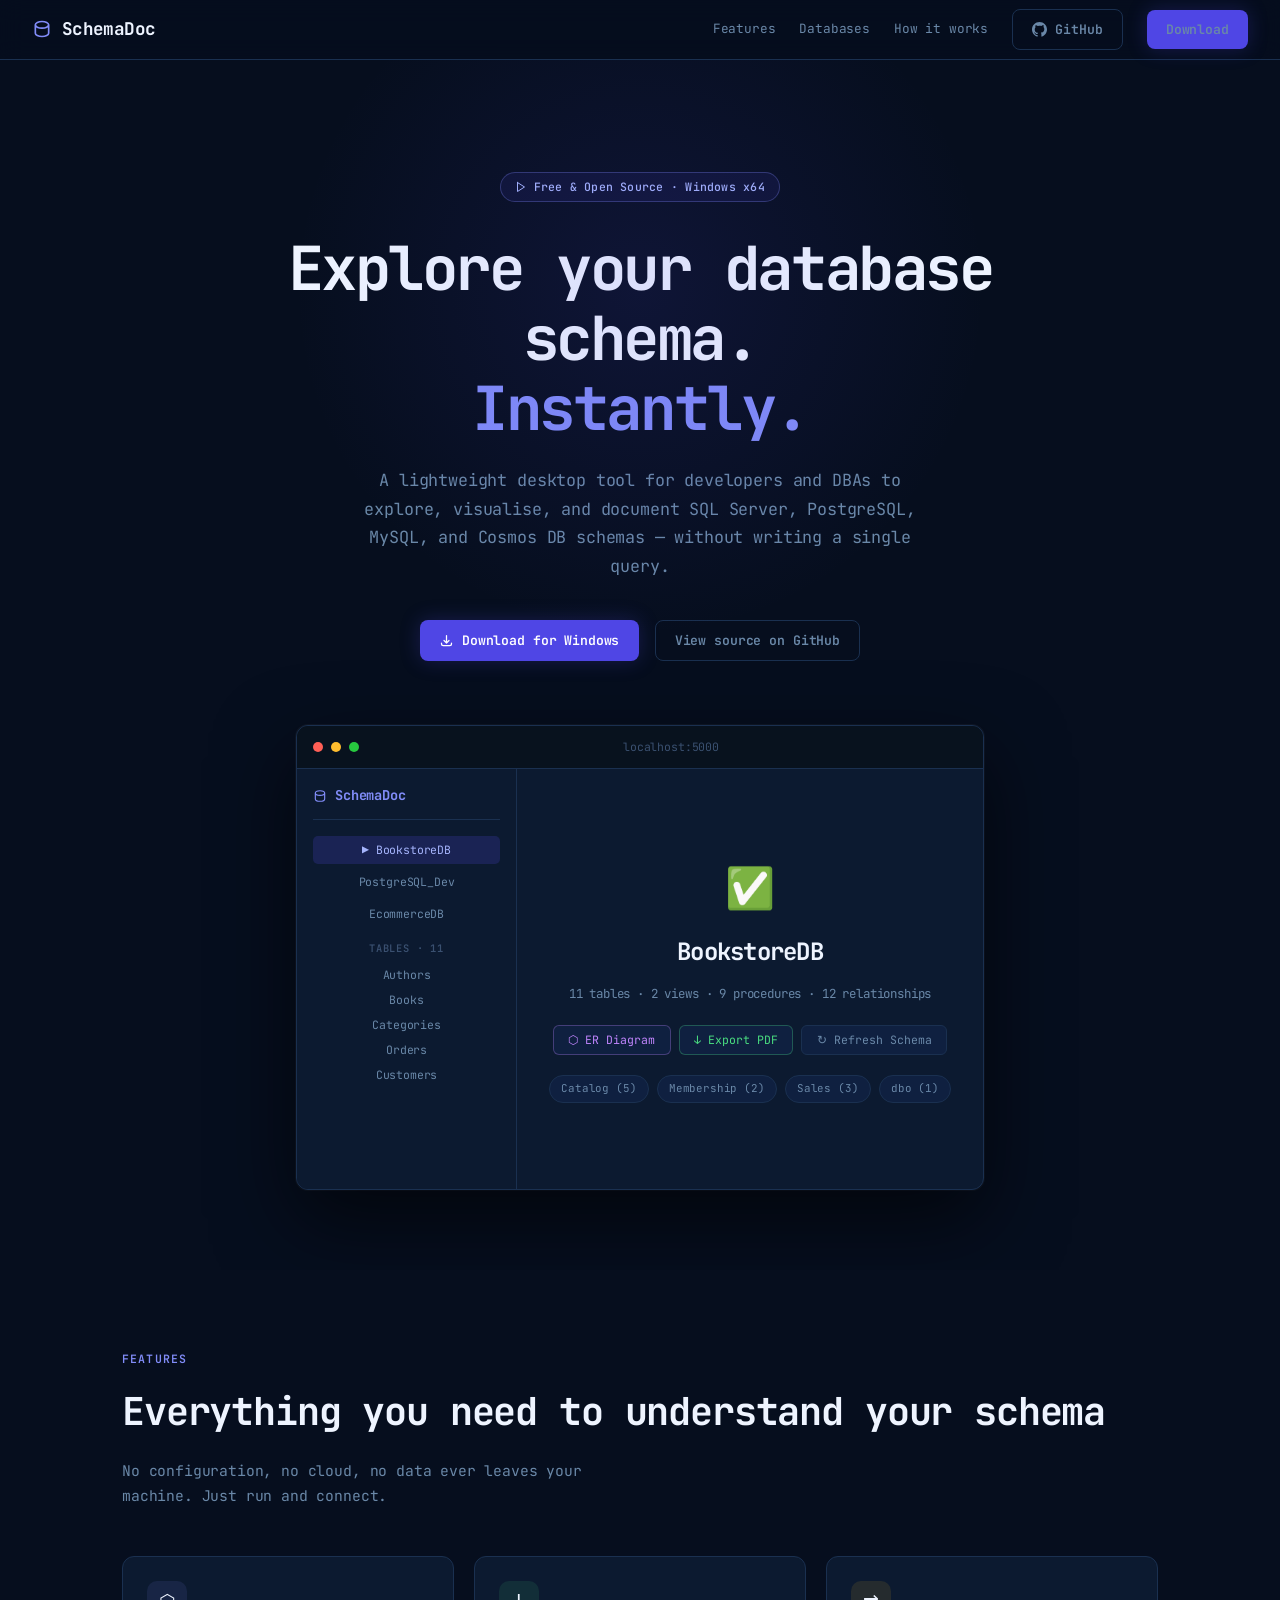
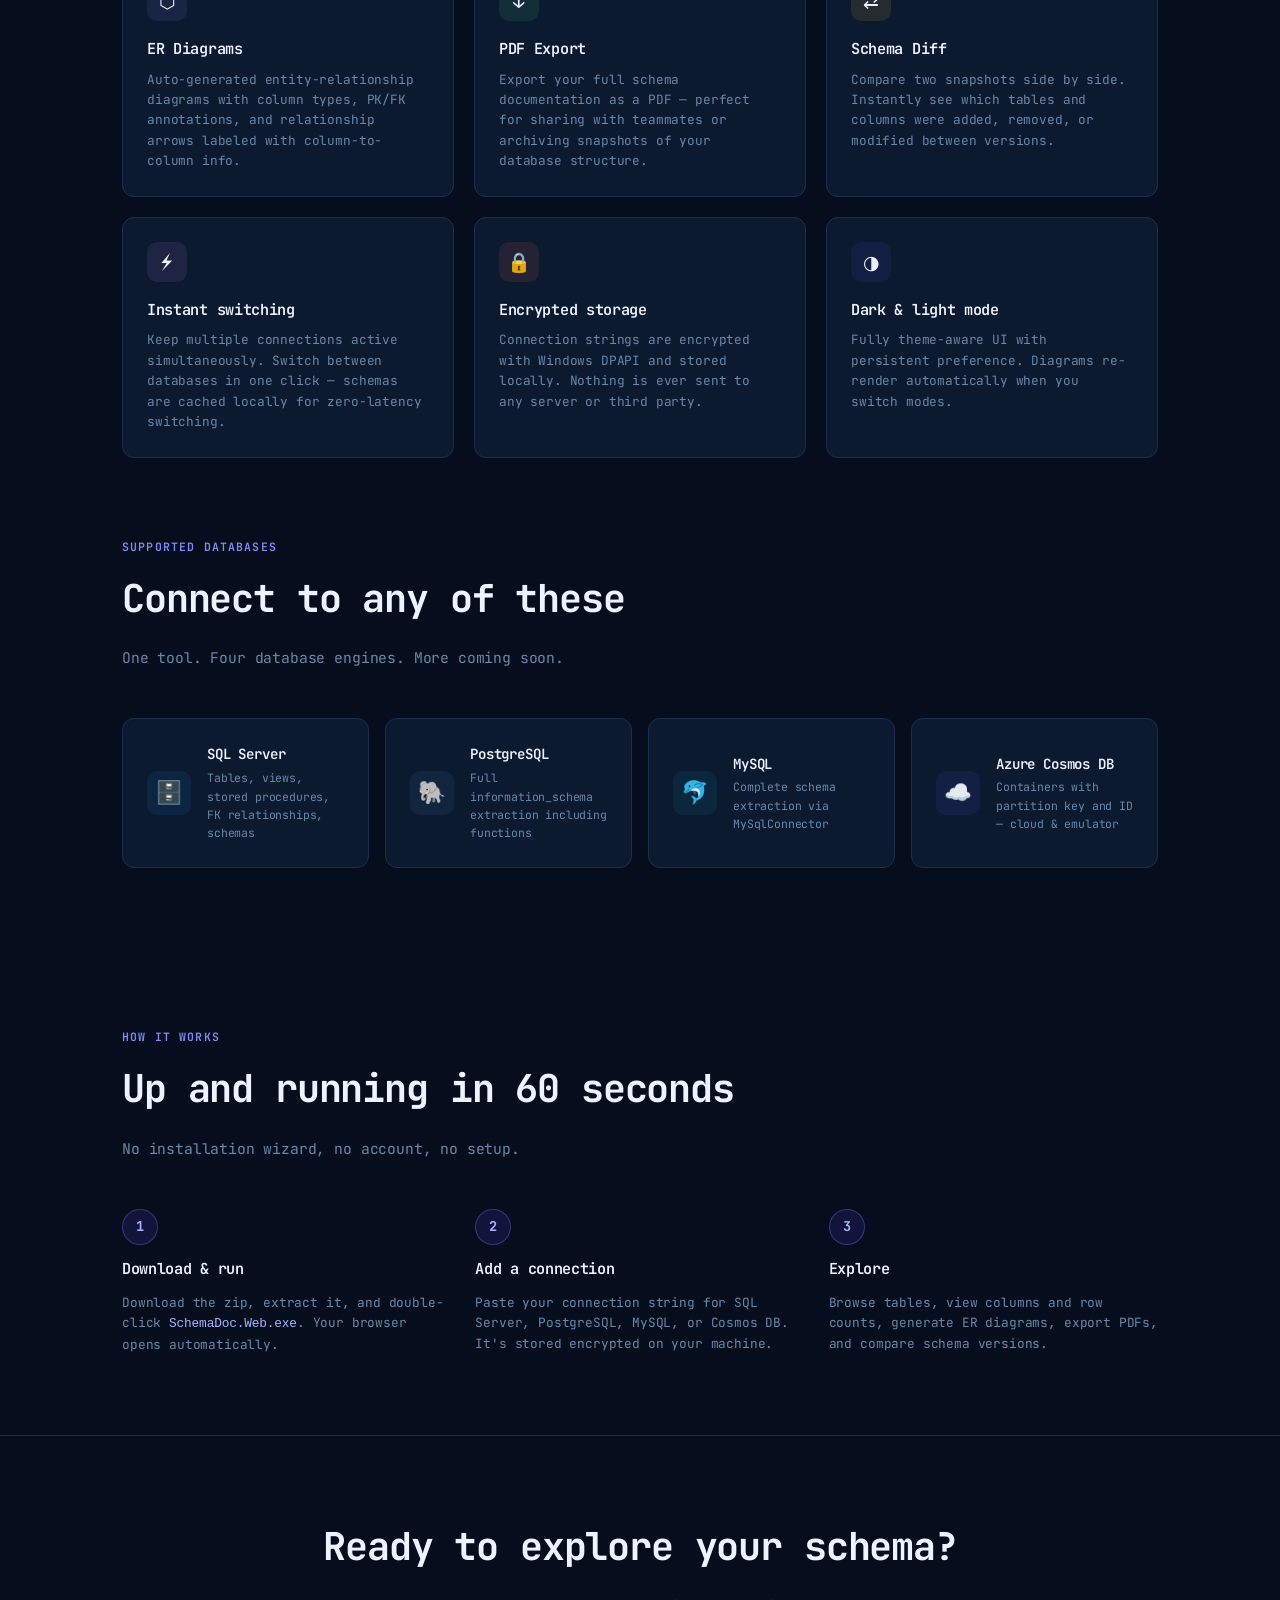
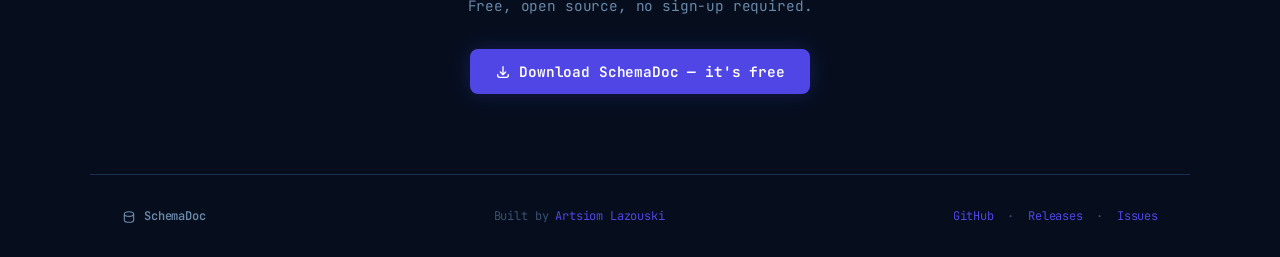
==== docs/index.html @ 1eca746c "Initial commit: SchemaDoc v1.0 Full-featured database schema documentation tool built with Blazor Se" ====
<!DOCTYPE html>
<html lang="en">
<head>
  <meta charset="UTF-8" />
  <meta name="viewport" content="width=device-width, initial-scale=1.0" />
  <title>SchemaDoc — Explore your database schema</title>
  <meta name="description" content="A lightweight desktop tool to explore, visualise, and document SQL Server, PostgreSQL, MySQL, and Azure Cosmos DB schemas." />

  <link rel="preconnect" href="https://fonts.googleapis.com" />
  <link rel="preconnect" href="https://fonts.gstatic.com" crossorigin />
  <link href="https://fonts.googleapis.com/css2?family=JetBrains+Mono:wght@300;400;500;600;700&display=swap" rel="stylesheet" />

  <style>
    *, *::before, *::after { box-sizing: border-box; margin: 0; padding: 0; }

    :root {
      --bg:          #060e1e;
      --bg-card:     #0c1a30;
      --bg-card-2:   #0f2040;
      --border:      #1a3050;
      --accent:      #4f46e5;
      --accent-hover:#4338ca;
      --accent-glow: rgba(79,70,229,0.25);
      --text:        #eef4ff;
      --text-sub:    #6a88a8;
      --text-muted:  #3a5070;
      --green:       #4ade80;
      --purple:      #c084fc;
      --amber:       #fbbf24;
      --red:         #f87171;
    }

    html { scroll-behavior: smooth; }

    body {
      font-family: 'JetBrains Mono', ui-monospace, monospace;
      background: var(--bg);
      color: var(--text);
      -webkit-font-smoothing: antialiased;
      -moz-osx-font-smoothing: grayscale;
      letter-spacing: -0.01em;
      line-height: 1.6;
    }

    a { color: var(--accent); text-decoration: none; }
    a:hover { color: #818cf8; }

    /* ── Nav ─────────────────────────────────────────────── */
    nav {
      position: sticky;
      top: 0;
      z-index: 50;
      display: flex;
      align-items: center;
      justify-content: space-between;
      padding: 0 2rem;
      height: 60px;
      background: rgba(6,14,30,0.85);
      backdrop-filter: blur(12px);
      border-bottom: 1px solid var(--border);
    }

    .nav-logo {
      display: flex;
      align-items: center;
      gap: 0.6rem;
      font-size: 1.1rem;
      font-weight: 700;
      color: var(--text);
      letter-spacing: -0.03em;
    }

    .nav-logo svg { color: #818cf8; }

    .nav-links {
      display: flex;
      align-items: center;
      gap: 1.5rem;
      font-size: 0.8rem;
      color: var(--text-sub);
    }

    .nav-links a { color: var(--text-sub); transition: color 0.2s; }
    .nav-links a:hover { color: var(--text); }

    .btn {
      display: inline-flex;
      align-items: center;
      gap: 0.5rem;
      padding: 0.55rem 1.2rem;
      border-radius: 8px;
      font-family: inherit;
      font-size: 0.82rem;
      font-weight: 600;
      cursor: pointer;
      transition: all 0.2s;
      border: none;
      letter-spacing: -0.01em;
    }

    .btn-primary {
      background: var(--accent);
      color: #fff;
      box-shadow: 0 0 20px var(--accent-glow);
    }
    .btn-primary:hover {
      background: var(--accent-hover);
      color: #fff;
      box-shadow: 0 0 32px var(--accent-glow);
      transform: translateY(-1px);
    }

    .btn-ghost {
      background: transparent;
      color: var(--text-sub);
      border: 1px solid var(--border);
    }
    .btn-ghost:hover {
      background: var(--bg-card);
      color: var(--text);
      border-color: #2a4060;
    }

    /* ── Hero ────────────────────────────────────────────── */
    .hero {
      display: flex;
      flex-direction: column;
      align-items: center;
      text-align: center;
      padding: 7rem 2rem 5rem;
      position: relative;
      overflow: hidden;
    }

    .hero::before {
      content: '';
      position: absolute;
      top: -120px;
      left: 50%;
      transform: translateX(-50%);
      width: 700px;
      height: 700px;
      background: radial-gradient(circle, rgba(79,70,229,0.12) 0%, transparent 70%);
      pointer-events: none;
    }

    .badge {
      display: inline-flex;
      align-items: center;
      gap: 0.4rem;
      padding: 0.3rem 0.9rem;
      border-radius: 999px;
      border: 1px solid rgba(129,140,248,0.3);
      background: rgba(79,70,229,0.1);
      color: #a5b4fc;
      font-size: 0.72rem;
      font-weight: 500;
      margin-bottom: 2rem;
      letter-spacing: 0.02em;
    }

    .hero h1 {
      font-size: clamp(2.2rem, 5vw, 3.8rem);
      font-weight: 700;
      line-height: 1.15;
      letter-spacing: -0.04em;
      max-width: 780px;
      margin-bottom: 1.4rem;
    }

    .hero h1 .accent { color: #818cf8; }

    .hero p {
      font-size: 1.05rem;
      color: var(--text-sub);
      max-width: 560px;
      margin-bottom: 2.5rem;
      font-weight: 400;
      line-height: 1.7;
    }

    .hero-actions {
      display: flex;
      gap: 1rem;
      flex-wrap: wrap;
      justify-content: center;
    }

    /* ── App preview ─────────────────────────────────────── */
    .preview-wrap {
      max-width: 1000px;
      margin: 4rem auto 0;
      padding: 0 2rem;
    }

    .preview-window {
      border-radius: 12px;
      border: 1px solid var(--border);
      background: var(--bg-card);
      overflow: hidden;
      box-shadow: 0 30px 80px rgba(0,0,0,0.6), 0 0 0 1px rgba(255,255,255,0.04);
    }

    .preview-titlebar {
      display: flex;
      align-items: center;
      gap: 0.5rem;
      padding: 0.75rem 1rem;
      background: #08121e;
      border-bottom: 1px solid var(--border);
    }

    .preview-dot {
      width: 10px; height: 10px;
      border-radius: 50%;
    }
    .dot-red    { background: #ff5f56; }
    .dot-yellow { background: #ffbd2e; }
    .dot-green  { background: #27c93f; }

    .preview-url {
      flex: 1;
      text-align: center;
      font-size: 0.72rem;
      color: var(--text-muted);
      margin-left: 0.5rem;
    }

    .preview-body {
      display: flex;
      height: 420px;
    }

    .preview-sidebar {
      width: 220px;
      flex-shrink: 0;
      background: #0c1a30;
      border-right: 1px solid var(--border);
      padding: 1rem;
    }

    .preview-sidebar-logo {
      display: flex;
      align-items: center;
      gap: 0.5rem;
      font-size: 0.85rem;
      font-weight: 700;
      color: #818cf8;
      margin-bottom: 1rem;
      padding-bottom: 0.75rem;
      border-bottom: 1px solid var(--border);
    }

    .ps-conn {
      font-size: 0.72rem;
      padding: 0.3rem 0.5rem;
      border-radius: 5px;
      margin-bottom: 0.25rem;
      cursor: pointer;
    }

    .ps-conn.active {
      background: rgba(79,70,229,0.2);
      color: #a5b4fc;
    }

    .ps-conn.inactive { color: var(--text-sub); }

    .ps-section {
      font-size: 0.65rem;
      color: var(--text-muted);
      font-weight: 600;
      letter-spacing: 0.08em;
      margin: 0.75rem 0 0.4rem;
    }

    .ps-table {
      font-size: 0.72rem;
      color: var(--text-sub);
      padding: 0.2rem 0.5rem;
      border-radius: 4px;
    }
    .ps-table:hover { background: var(--bg-card-2); color: var(--text); }

    .preview-main {
      flex: 1;
      padding: 2rem;
      display: flex;
      flex-direction: column;
      align-items: center;
      justify-content: center;
      gap: 0.8rem;
    }

    .preview-db-name {
      font-size: 1.5rem;
      font-weight: 700;
      letter-spacing: -0.03em;
    }

    .preview-stats {
      font-size: 0.78rem;
      color: var(--text-sub);
    }

    .preview-btns {
      display: flex;
      gap: 0.5rem;
      flex-wrap: wrap;
      justify-content: center;
      margin-top: 0.5rem;
    }

    .preview-btn {
      padding: 0.4rem 0.9rem;
      border-radius: 6px;
      font-size: 0.72rem;
      font-family: inherit;
      border: 1px solid var(--border);
      background: var(--bg-card-2);
      color: var(--text-sub);
      cursor: pointer;
    }

    .preview-btn.purple { color: var(--purple); border-color: rgba(192,132,252,0.3); }
    .preview-btn.green  { color: var(--green);  border-color: rgba(74,222,128,0.3);  }

    .preview-schemas {
      display: flex;
      gap: 0.5rem;
      flex-wrap: wrap;
      justify-content: center;
      margin-top: 0.5rem;
    }

    .schema-badge {
      padding: 0.25rem 0.7rem;
      border-radius: 999px;
      background: var(--bg-card-2);
      border: 1px solid var(--border);
      font-size: 0.68rem;
      color: var(--text-sub);
    }

    /* ── Section layout ──────────────────────────────────── */
    section {
      padding: 5rem 2rem;
      max-width: 1100px;
      margin: 0 auto;
    }

    .section-label {
      font-size: 0.72rem;
      font-weight: 600;
      letter-spacing: 0.1em;
      color: #818cf8;
      text-transform: uppercase;
      margin-bottom: 0.75rem;
    }

    .section-title {
      font-size: clamp(1.6rem, 3vw, 2.4rem);
      font-weight: 700;
      letter-spacing: -0.03em;
      margin-bottom: 1rem;
    }

    .section-sub {
      font-size: 0.92rem;
      color: var(--text-sub);
      max-width: 520px;
      line-height: 1.7;
      margin-bottom: 3rem;
    }

    /* ── Features grid ───────────────────────────────────── */
    .features-grid {
      display: grid;
      grid-template-columns: repeat(auto-fit, minmax(280px, 1fr));
      gap: 1.25rem;
    }

    .feature-card {
      background: var(--bg-card);
      border: 1px solid var(--border);
      border-radius: 12px;
      padding: 1.5rem;
      transition: border-color 0.2s, transform 0.2s;
    }

    .feature-card:hover {
      border-color: #2a4060;
      transform: translateY(-2px);
    }

    .feature-icon {
      width: 40px;
      height: 40px;
      border-radius: 10px;
      display: flex;
      align-items: center;
      justify-content: center;
      margin-bottom: 1rem;
      font-size: 1.2rem;
    }

    .feature-card h3 {
      font-size: 0.95rem;
      font-weight: 600;
      margin-bottom: 0.5rem;
      letter-spacing: -0.02em;
    }

    .feature-card p {
      font-size: 0.8rem;
      color: var(--text-sub);
      line-height: 1.6;
    }

    /* ── Databases ───────────────────────────────────────── */
    .db-grid {
      display: grid;
      grid-template-columns: repeat(auto-fit, minmax(220px, 1fr));
      gap: 1rem;
    }

    .db-card {
      background: var(--bg-card);
      border: 1px solid var(--border);
      border-radius: 12px;
      padding: 1.5rem;
      display: flex;
      align-items: center;
      gap: 1rem;
      transition: border-color 0.2s;
    }

    .db-card:hover { border-color: #2a4060; }

    .db-icon {
      width: 44px;
      height: 44px;
      border-radius: 10px;
      display: flex;
      align-items: center;
      justify-content: center;
      font-size: 1.4rem;
      flex-shrink: 0;
    }

    .db-info h4 {
      font-size: 0.88rem;
      font-weight: 600;
      margin-bottom: 0.2rem;
    }

    .db-info p {
      font-size: 0.72rem;
      color: var(--text-sub);
    }

    /* ── How it works ────────────────────────────────────── */
    .steps {
      display: grid;
      grid-template-columns: repeat(auto-fit, minmax(240px, 1fr));
      gap: 1.5rem;
      position: relative;
    }

    .step {
      position: relative;
      display: flex;
      flex-direction: column;
      gap: 0.75rem;
    }

    .step-num {
      width: 36px;
      height: 36px;
      border-radius: 50%;
      background: rgba(79,70,229,0.15);
      border: 1px solid rgba(129,140,248,0.3);
      color: #a5b4fc;
      font-size: 0.85rem;
      font-weight: 700;
      display: flex;
      align-items: center;
      justify-content: center;
    }

    .step h4 {
      font-size: 0.95rem;
      font-weight: 600;
      letter-spacing: -0.02em;
    }

    .step p {
      font-size: 0.8rem;
      color: var(--text-sub);
      line-height: 1.6;
    }

    /* ── CTA ─────────────────────────────────────────────── */
    .cta-section {
      text-align: center;
      padding: 5rem 2rem;
      border-top: 1px solid var(--border);
    }

    .cta-section h2 {
      font-size: clamp(1.6rem, 3vw, 2.4rem);
      font-weight: 700;
      letter-spacing: -0.03em;
      margin-bottom: 1rem;
    }

    .cta-section p {
      color: var(--text-sub);
      font-size: 0.9rem;
      margin-bottom: 2rem;
    }

    /* ── Footer ──────────────────────────────────────────── */
    footer {
      border-top: 1px solid var(--border);
      padding: 2rem;
      display: flex;
      align-items: center;
      justify-content: space-between;
      flex-wrap: wrap;
      gap: 1rem;
      font-size: 0.75rem;
      color: var(--text-muted);
      max-width: 1100px;
      margin: 0 auto;
    }

    .footer-logo {
      display: flex;
      align-items: center;
      gap: 0.5rem;
      font-weight: 600;
      color: var(--text-sub);
    }

    /* ── Responsive ──────────────────────────────────────── */
    @media (max-width: 640px) {
      .preview-body { flex-direction: column; height: auto; }
      .preview-sidebar { width: 100%; border-right: none; border-bottom: 1px solid var(--border); height: 160px; overflow: hidden; }
      .nav-links .hide-mobile { display: none; }
      footer { flex-direction: column; text-align: center; }
    }
  </style>
</head>
<body>

<!-- ── Navigation ──────────────────────────────────────────── -->
<nav>
  <div class="nav-logo">
    <svg width="20" height="20" fill="none" stroke="currentColor" viewBox="0 0 24 24">
      <path stroke-linecap="round" stroke-linejoin="round" stroke-width="2"
        d="M4 7v10c0 2.21 3.582 4 8 4s8-1.79 8-4V7M4 7c0 2.21 3.582 4 8 4s8-1.79 8-4M4 7c0-2.21 3.582-4 8-4s8 1.79 8 4"/>
    </svg>
    SchemaDoc
  </div>
  <div class="nav-links">
    <a href="#features" class="hide-mobile">Features</a>
    <a href="#databases" class="hide-mobile">Databases</a>
    <a href="#how-it-works" class="hide-mobile">How it works</a>
    <a href="https://github.com/LazouskiArtsiom/SchemaDoc" target="_blank" class="btn btn-ghost">
      <svg width="15" height="15" fill="currentColor" viewBox="0 0 24 24">
        <path d="M12 0C5.37 0 0 5.37 0 12c0 5.3 3.438 9.8 8.205 11.385.6.113.82-.258.82-.577v-2.165c-3.338.726-4.033-1.416-4.033-1.416-.546-1.387-1.333-1.756-1.333-1.756-1.089-.745.083-.729.083-.729 1.205.084 1.839 1.237 1.839 1.237 1.07 1.834 2.807 1.304 3.492.997.107-.775.418-1.305.762-1.604-2.665-.305-5.467-1.334-5.467-5.931 0-1.311.469-2.381 1.236-3.221-.124-.303-.535-1.524.117-3.176 0 0 1.008-.322 3.301 1.23A11.509 11.509 0 0112 5.803c1.02.005 2.047.138 3.006.404 2.291-1.552 3.297-1.23 3.297-1.23.653 1.653.242 2.874.118 3.176.77.84 1.235 1.911 1.235 3.221 0 4.609-2.807 5.624-5.479 5.929.43.372.823 1.102.823 2.222v3.293c0 .319.192.694.801.576C20.566 21.797 24 17.3 24 12c0-6.63-5.37-12-12-12z"/>
      </svg>
      GitHub
    </a>
    <a href="https://github.com/LazouskiArtsiom/SchemaDoc/releases/latest" class="btn btn-primary">
      Download
    </a>
  </div>
</nav>

<!-- ── Hero ────────────────────────────────────────────────── -->
<div class="hero">
  <div class="badge">
    <svg width="12" height="12" fill="none" stroke="currentColor" viewBox="0 0 24 24">
      <path stroke-linecap="round" stroke-linejoin="round" stroke-width="2" d="M5 3l14 9-14 9V3z"/>
    </svg>
    Free & Open Source · Windows x64
  </div>

  <h1>Explore your database schema.<br/><span class="accent">Instantly.</span></h1>

  <p>
    A lightweight desktop tool for developers and DBAs to explore, visualise,
    and document SQL Server, PostgreSQL, MySQL, and Cosmos DB schemas —
    without writing a single query.
  </p>

  <div class="hero-actions">
    <a href="https://github.com/LazouskiArtsiom/SchemaDoc/releases/latest" class="btn btn-primary">
      <svg width="15" height="15" fill="none" stroke="currentColor" viewBox="0 0 24 24">
        <path stroke-linecap="round" stroke-linejoin="round" stroke-width="2"
          d="M4 16v1a3 3 0 003 3h10a3 3 0 003-3v-1m-4-4l-4 4m0 0l-4-4m4 4V4"/>
      </svg>
      Download for Windows
    </a>
    <a href="https://github.com/LazouskiArtsiom/SchemaDoc" target="_blank" class="btn btn-ghost">
      View source on GitHub
    </a>
  </div>

  <!-- App mockup -->
  <div class="preview-wrap">
    <div class="preview-window">
      <div class="preview-titlebar">
        <div class="preview-dot dot-red"></div>
        <div class="preview-dot dot-yellow"></div>
        <div class="preview-dot dot-green"></div>
        <div class="preview-url">localhost:5000</div>
      </div>
      <div class="preview-body">
        <div class="preview-sidebar">
          <div class="preview-sidebar-logo">
            <svg width="14" height="14" fill="none" stroke="currentColor" viewBox="0 0 24 24">
              <path stroke-linecap="round" stroke-linejoin="round" stroke-width="2"
                d="M4 7v10c0 2.21 3.582 4 8 4s8-1.79 8-4V7M4 7c0 2.21 3.582 4 8 4s8-1.79 8-4M4 7c0-2.21 3.582-4 8-4s8 1.79 8 4"/>
            </svg>
            SchemaDoc
          </div>
          <div class="ps-conn active">▶ BookstoreDB</div>
          <div class="ps-conn inactive">PostgreSQL_Dev</div>
          <div class="ps-conn inactive">EcommerceDB</div>
          <div class="ps-section">TABLES · 11</div>
          <div class="ps-table">Authors</div>
          <div class="ps-table">Books</div>
          <div class="ps-table">Categories</div>
          <div class="ps-table">Orders</div>
          <div class="ps-table">Customers</div>
        </div>
        <div class="preview-main">
          <div style="font-size:2.5rem">✅</div>
          <div class="preview-db-name">BookstoreDB</div>
          <div class="preview-stats">11 tables · 2 views · 9 procedures · 12 relationships</div>
          <div class="preview-btns">
            <button class="preview-btn purple">⬡ ER Diagram</button>
            <button class="preview-btn green">↓ Export PDF</button>
            <button class="preview-btn">↻ Refresh Schema</button>
          </div>
          <div class="preview-schemas">
            <span class="schema-badge">Catalog (5)</span>
            <span class="schema-badge">Membership (2)</span>
            <span class="schema-badge">Sales (3)</span>
            <span class="schema-badge">dbo (1)</span>
          </div>
        </div>
      </div>
    </div>
  </div>
</div>

<!-- ── Features ─────────────────────────────────────────────── -->
<section id="features">
  <div class="section-label">Features</div>
  <h2 class="section-title">Everything you need to understand your schema</h2>
  <p class="section-sub">
    No configuration, no cloud, no data ever leaves your machine.
    Just run and connect.
  </p>

  <div class="features-grid">
    <div class="feature-card">
      <div class="feature-icon" style="background:rgba(129,140,248,0.1)">⬡</div>
      <h3>ER Diagrams</h3>
      <p>Auto-generated entity-relationship diagrams with column types, PK/FK annotations, and relationship arrows labeled with column-to-column info.</p>
    </div>
    <div class="feature-card">
      <div class="feature-icon" style="background:rgba(74,222,128,0.1)">↓</div>
      <h3>PDF Export</h3>
      <p>Export your full schema documentation as a PDF — perfect for sharing with teammates or archiving snapshots of your database structure.</p>
    </div>
    <div class="feature-card">
      <div class="feature-icon" style="background:rgba(251,191,36,0.1)">⇄</div>
      <h3>Schema Diff</h3>
      <p>Compare two snapshots side by side. Instantly see which tables and columns were added, removed, or modified between versions.</p>
    </div>
    <div class="feature-card">
      <div class="feature-icon" style="background:rgba(192,132,252,0.1)">⚡</div>
      <h3>Instant switching</h3>
      <p>Keep multiple connections active simultaneously. Switch between databases in one click — schemas are cached locally for zero-latency switching.</p>
    </div>
    <div class="feature-card">
      <div class="feature-icon" style="background:rgba(248,113,113,0.1)">🔒</div>
      <h3>Encrypted storage</h3>
      <p>Connection strings are encrypted with Windows DPAPI and stored locally. Nothing is ever sent to any server or third party.</p>
    </div>
    <div class="feature-card">
      <div class="feature-icon" style="background:rgba(79,70,229,0.1)">◑</div>
      <h3>Dark &amp; light mode</h3>
      <p>Fully theme-aware UI with persistent preference. Diagrams re-render automatically when you switch modes.</p>
    </div>
  </div>
</section>

<!-- ── Databases ─────────────────────────────────────────────── -->
<section id="databases" style="padding-top:0">
  <div class="section-label">Supported databases</div>
  <h2 class="section-title">Connect to any of these</h2>
  <p class="section-sub">
    One tool. Four database engines. More coming soon.
  </p>

  <div class="db-grid">
    <div class="db-card">
      <div class="db-icon" style="background:rgba(0,114,198,0.12)">🗄️</div>
      <div class="db-info">
        <h4>SQL Server</h4>
        <p>Tables, views, stored procedures, FK relationships, schemas</p>
      </div>
    </div>
    <div class="db-card">
      <div class="db-icon" style="background:rgba(51,103,145,0.15)">🐘</div>
      <div class="db-info">
        <h4>PostgreSQL</h4>
        <p>Full information_schema extraction including functions</p>
      </div>
    </div>
    <div class="db-card">
      <div class="db-icon" style="background:rgba(0,117,143,0.15)">🐬</div>
      <div class="db-info">
        <h4>MySQL</h4>
        <p>Complete schema extraction via MySqlConnector</p>
      </div>
    </div>
    <div class="db-card">
      <div class="db-icon" style="background:rgba(79,70,229,0.12)">☁️</div>
      <div class="db-info">
        <h4>Azure Cosmos DB</h4>
        <p>Containers with partition key and ID — cloud &amp; emulator</p>
      </div>
    </div>
  </div>
</section>

<!-- ── How it works ──────────────────────────────────────────── -->
<section id="how-it-works">
  <div class="section-label">How it works</div>
  <h2 class="section-title">Up and running in 60 seconds</h2>
  <p class="section-sub">No installation wizard, no account, no setup.</p>

  <div class="steps">
    <div class="step">
      <div class="step-num">1</div>
      <h4>Download &amp; run</h4>
      <p>Download the zip, extract it, and double-click <code style="color:#a5b4fc">SchemaDoc.Web.exe</code>. Your browser opens automatically.</p>
    </div>
    <div class="step">
      <div class="step-num">2</div>
      <h4>Add a connection</h4>
      <p>Paste your connection string for SQL Server, PostgreSQL, MySQL, or Cosmos DB. It's stored encrypted on your machine.</p>
    </div>
    <div class="step">
      <div class="step-num">3</div>
      <h4>Explore</h4>
      <p>Browse tables, view columns and row counts, generate ER diagrams, export PDFs, and compare schema versions.</p>
    </div>
  </div>
</section>

<!-- ── CTA ───────────────────────────────────────────────────── -->
<div class="cta-section">
  <h2>Ready to explore your schema?</h2>
  <p>Free, open source, no sign-up required.</p>
  <a href="https://github.com/LazouskiArtsiom/SchemaDoc/releases/latest" class="btn btn-primary" style="font-size:0.9rem;padding:0.7rem 1.6rem">
    <svg width="16" height="16" fill="none" stroke="currentColor" viewBox="0 0 24 24">
      <path stroke-linecap="round" stroke-linejoin="round" stroke-width="2"
        d="M4 16v1a3 3 0 003 3h10a3 3 0 003-3v-1m-4-4l-4 4m0 0l-4-4m4 4V4"/>
    </svg>
    Download SchemaDoc — it's free
  </a>
</div>

<!-- ── Footer ────────────────────────────────────────────────── -->
<footer>
  <div class="footer-logo">
    <svg width="14" height="14" fill="none" stroke="currentColor" viewBox="0 0 24 24">
      <path stroke-linecap="round" stroke-linejoin="round" stroke-width="2"
        d="M4 7v10c0 2.21 3.582 4 8 4s8-1.79 8-4V7M4 7c0 2.21 3.582 4 8 4s8-1.79 8-4M4 7c0-2.21 3.582-4 8-4s8 1.79 8 4"/>
    </svg>
    SchemaDoc
  </div>
  <div>Built by <a href="https://github.com/LazouskiArtsiom" target="_blank">Artsiom Lazouski</a></div>
  <div>
    <a href="https://github.com/LazouskiArtsiom/SchemaDoc" target="_blank">GitHub</a>
    &nbsp;·&nbsp;
    <a href="https://github.com/LazouskiArtsiom/SchemaDoc/releases" target="_blank">Releases</a>
    &nbsp;·&nbsp;
    <a href="https://github.com/LazouskiArtsiom/SchemaDoc/issues" target="_blank">Issues</a>
  </div>
</footer>

</body>
</html>
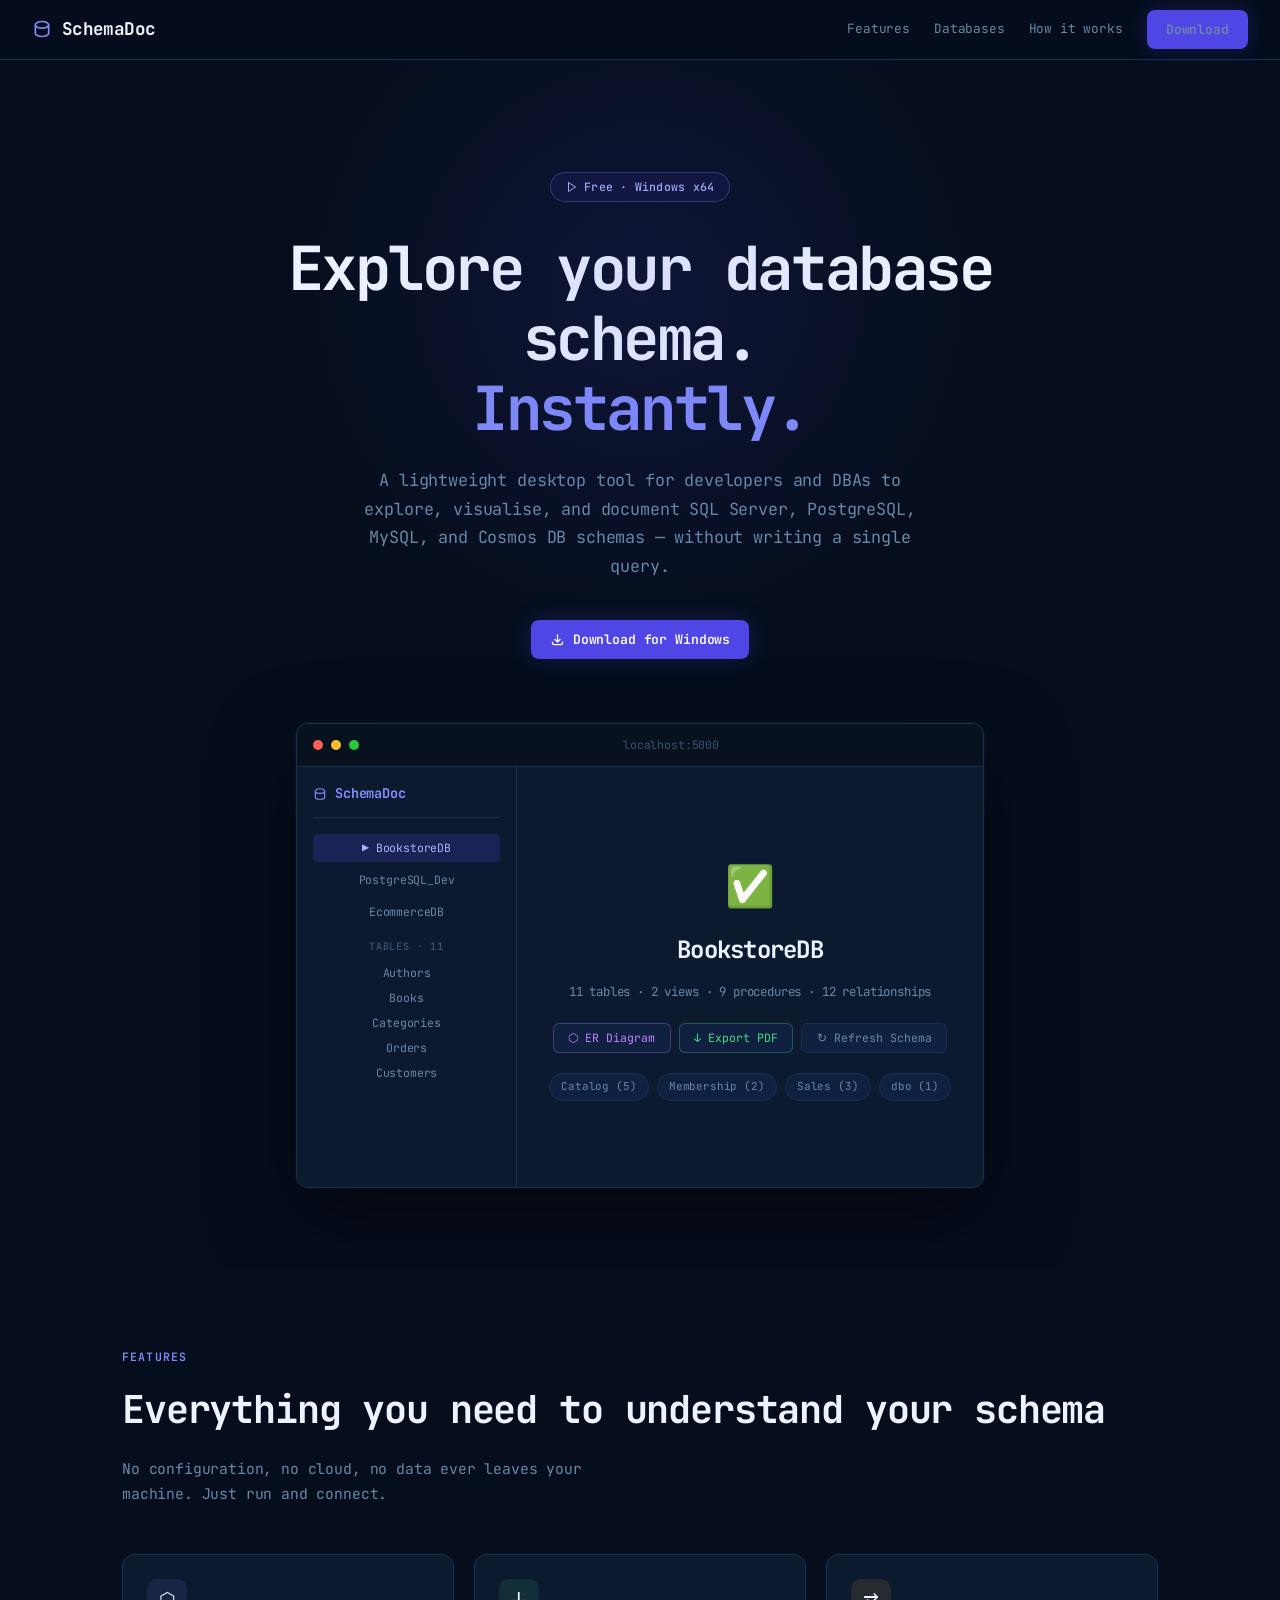
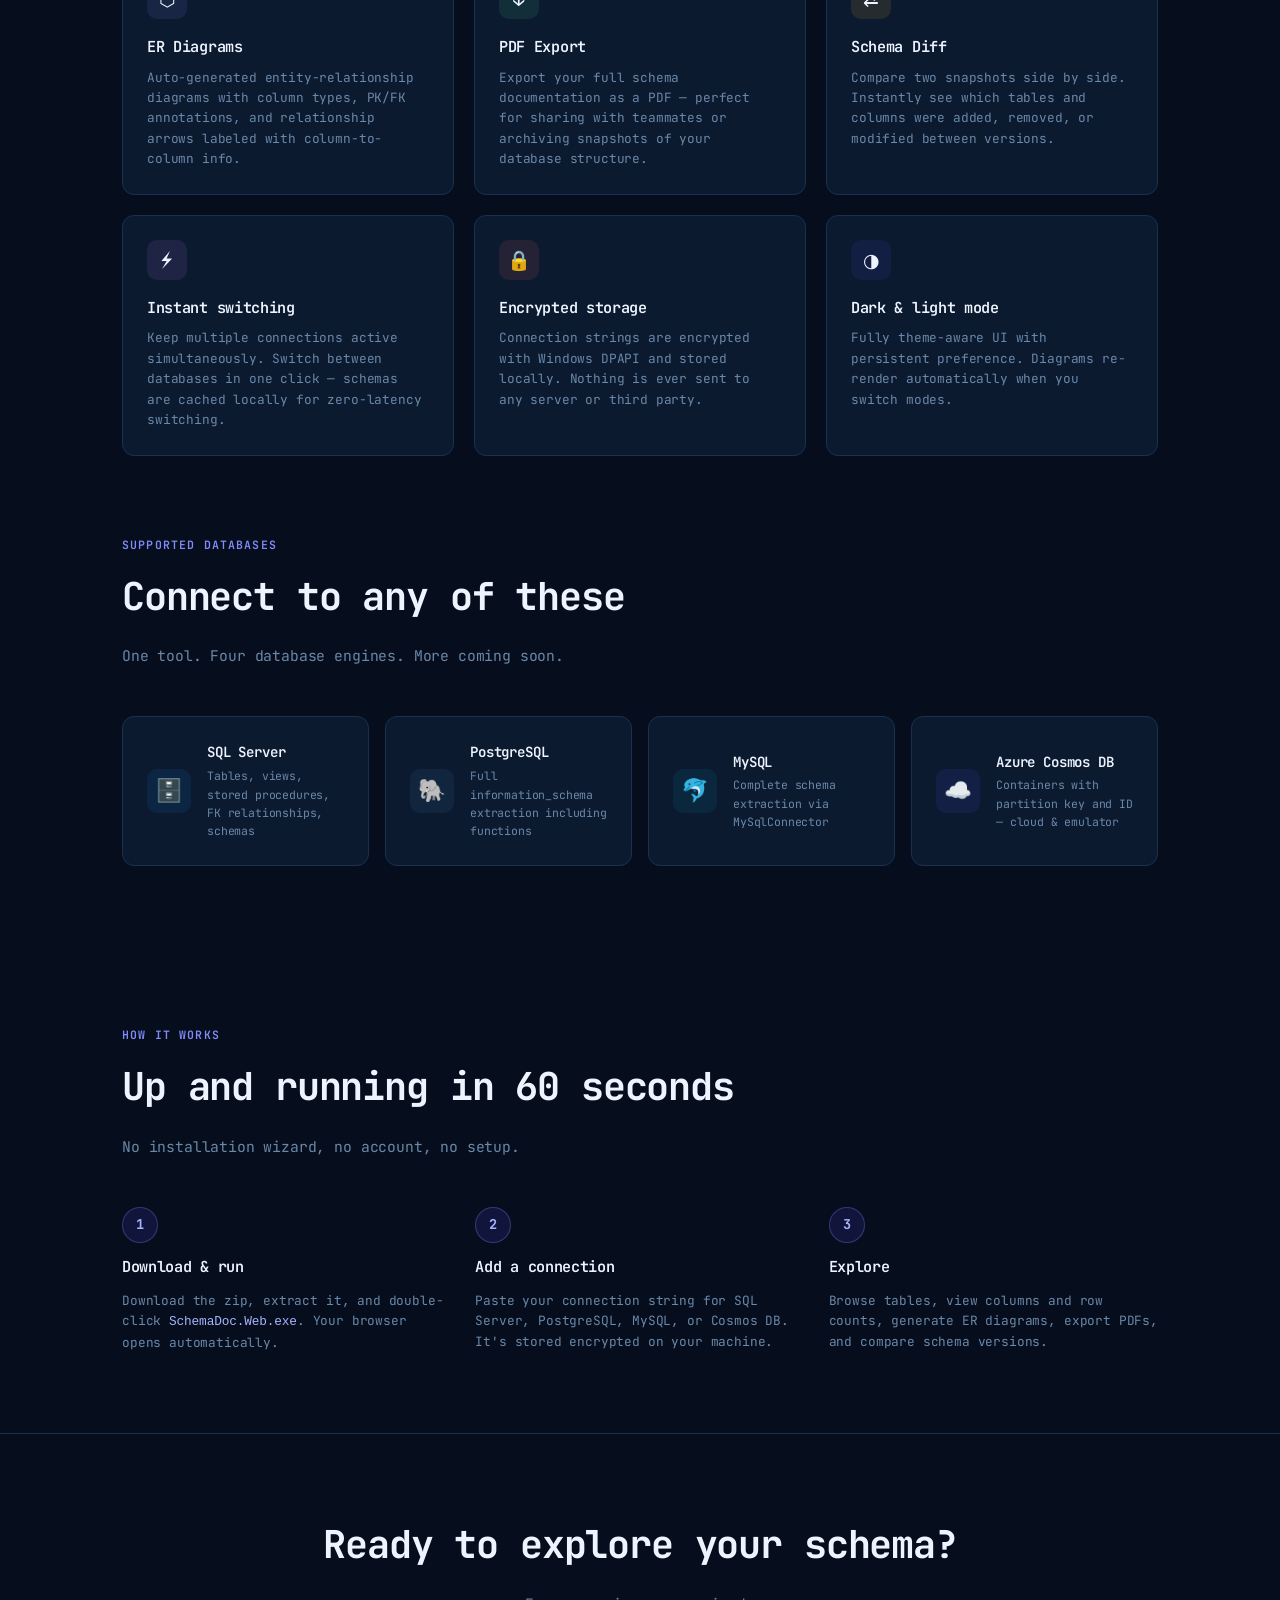
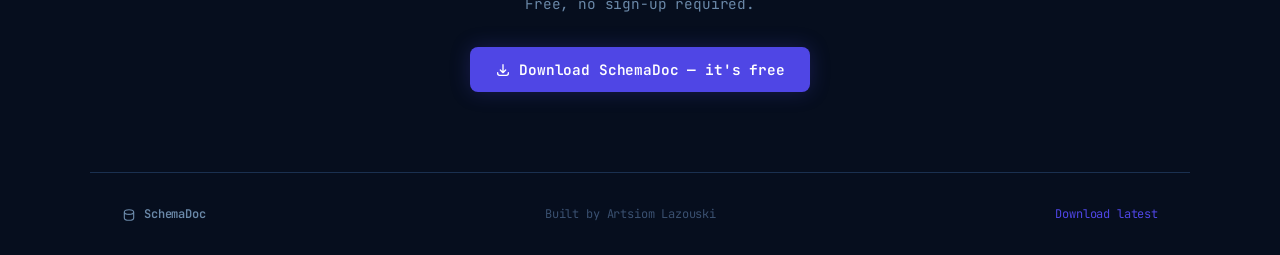
==== commit d2ebb746: "Landing page: direct download link, remove GitHub source links All Download buttons now point direct" ====
--- a/docs/index.html
+++ b/docs/index.html
@@ -567,13 +567,7 @@
     <a href="#features" class="hide-mobile">Features</a>
     <a href="#databases" class="hide-mobile">Databases</a>
     <a href="#how-it-works" class="hide-mobile">How it works</a>
-    <a href="https://github.com/LazouskiArtsiom/SchemaDoc" target="_blank" class="btn btn-ghost">
-      <svg width="15" height="15" fill="currentColor" viewBox="0 0 24 24">
-        <path d="M12 0C5.37 0 0 5.37 0 12c0 5.3 3.438 9.8 8.205 11.385.6.113.82-.258.82-.577v-2.165c-3.338.726-4.033-1.416-4.033-1.416-.546-1.387-1.333-1.756-1.333-1.756-1.089-.745.083-.729.083-.729 1.205.084 1.839 1.237 1.839 1.237 1.07 1.834 2.807 1.304 3.492.997.107-.775.418-1.305.762-1.604-2.665-.305-5.467-1.334-5.467-5.931 0-1.311.469-2.381 1.236-3.221-.124-.303-.535-1.524.117-3.176 0 0 1.008-.322 3.301 1.23A11.509 11.509 0 0112 5.803c1.02.005 2.047.138 3.006.404 2.291-1.552 3.297-1.23 3.297-1.23.653 1.653.242 2.874.118 3.176.77.84 1.235 1.911 1.235 3.221 0 4.609-2.807 5.624-5.479 5.929.43.372.823 1.102.823 2.222v3.293c0 .319.192.694.801.576C20.566 21.797 24 17.3 24 12c0-6.63-5.37-12-12-12z"/>
-      </svg>
-      GitHub
-    </a>
-    <a href="https://github.com/LazouskiArtsiom/SchemaDoc/releases/latest" class="btn btn-primary">
+    <a href="https://github.com/LazouskiArtsiom/SchemaDoc/releases/latest/download/SchemaDoc-win-x64.zip" class="btn btn-primary">
       Download
     </a>
   </div>
@@ -585,7 +579,7 @@
     <svg width="12" height="12" fill="none" stroke="currentColor" viewBox="0 0 24 24">
       <path stroke-linecap="round" stroke-linejoin="round" stroke-width="2" d="M5 3l14 9-14 9V3z"/>
     </svg>
-    Free & Open Source · Windows x64
+    Free · Windows x64
   </div>
 
   <h1>Explore your database schema.<br/><span class="accent">Instantly.</span></h1>
@@ -597,15 +591,12 @@
   </p>
 
   <div class="hero-actions">
-    <a href="https://github.com/LazouskiArtsiom/SchemaDoc/releases/latest" class="btn btn-primary">
+    <a href="https://github.com/LazouskiArtsiom/SchemaDoc/releases/latest/download/SchemaDoc-win-x64.zip" class="btn btn-primary">
       <svg width="15" height="15" fill="none" stroke="currentColor" viewBox="0 0 24 24">
         <path stroke-linecap="round" stroke-linejoin="round" stroke-width="2"
           d="M4 16v1a3 3 0 003 3h10a3 3 0 003-3v-1m-4-4l-4 4m0 0l-4-4m4 4V4"/>
       </svg>
       Download for Windows
-    </a>
-    <a href="https://github.com/LazouskiArtsiom/SchemaDoc" target="_blank" class="btn btn-ghost">
-      View source on GitHub
     </a>
   </div>
 
@@ -769,8 +760,8 @@
 <!-- ── CTA ───────────────────────────────────────────────────── -->
 <div class="cta-section">
   <h2>Ready to explore your schema?</h2>
-  <p>Free, open source, no sign-up required.</p>
-  <a href="https://github.com/LazouskiArtsiom/SchemaDoc/releases/latest" class="btn btn-primary" style="font-size:0.9rem;padding:0.7rem 1.6rem">
+  <p>Free, no sign-up required.</p>
+  <a href="https://github.com/LazouskiArtsiom/SchemaDoc/releases/latest/download/SchemaDoc-win-x64.zip" class="btn btn-primary" style="font-size:0.9rem;padding:0.7rem 1.6rem">
     <svg width="16" height="16" fill="none" stroke="currentColor" viewBox="0 0 24 24">
       <path stroke-linecap="round" stroke-linejoin="round" stroke-width="2"
         d="M4 16v1a3 3 0 003 3h10a3 3 0 003-3v-1m-4-4l-4 4m0 0l-4-4m4 4V4"/>
@@ -788,13 +779,9 @@
     </svg>
     SchemaDoc
   </div>
-  <div>Built by <a href="https://github.com/LazouskiArtsiom" target="_blank">Artsiom Lazouski</a></div>
+  <div>Built by Artsiom Lazouski</div>
   <div>
-    <a href="https://github.com/LazouskiArtsiom/SchemaDoc" target="_blank">GitHub</a>
-    &nbsp;·&nbsp;
-    <a href="https://github.com/LazouskiArtsiom/SchemaDoc/releases" target="_blank">Releases</a>
-    &nbsp;·&nbsp;
-    <a href="https://github.com/LazouskiArtsiom/SchemaDoc/issues" target="_blank">Issues</a>
+    <a href="https://github.com/LazouskiArtsiom/SchemaDoc/releases/latest/download/SchemaDoc-win-x64.zip">Download latest</a>
   </div>
 </footer>
 
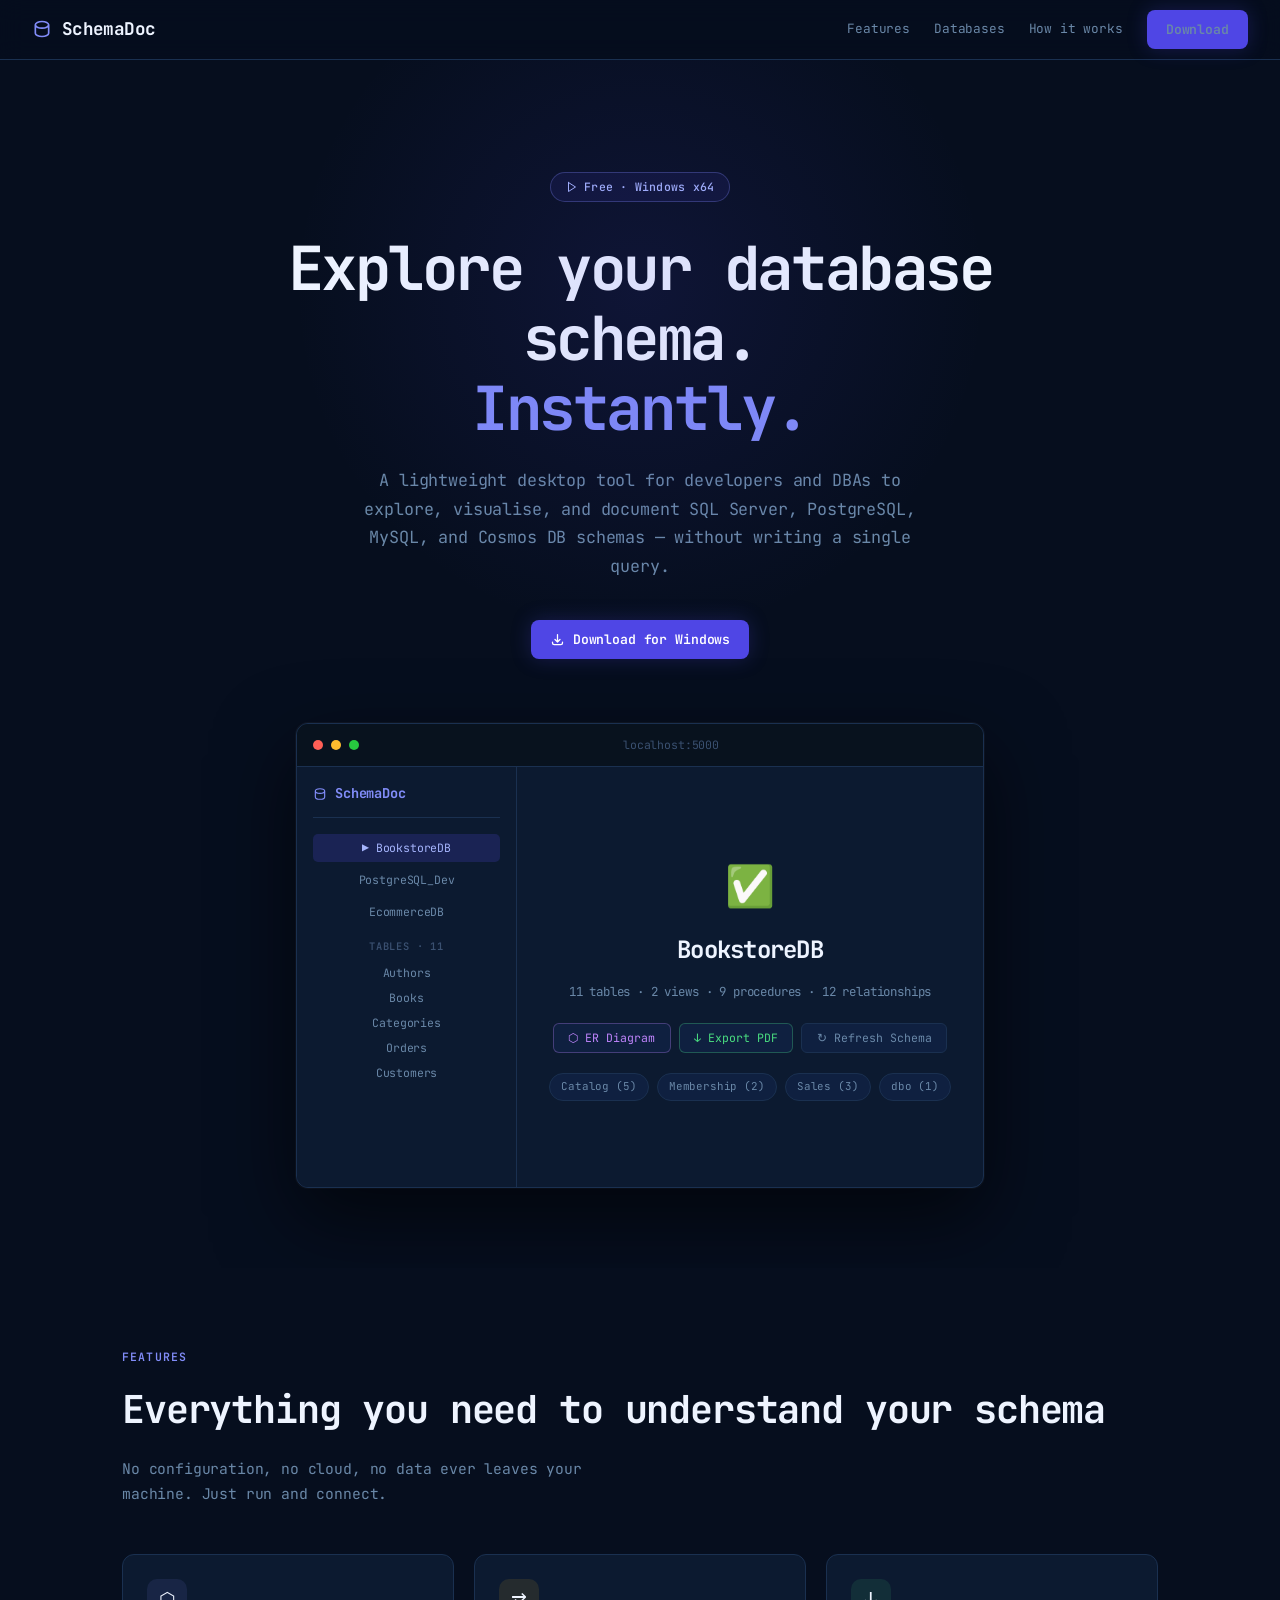
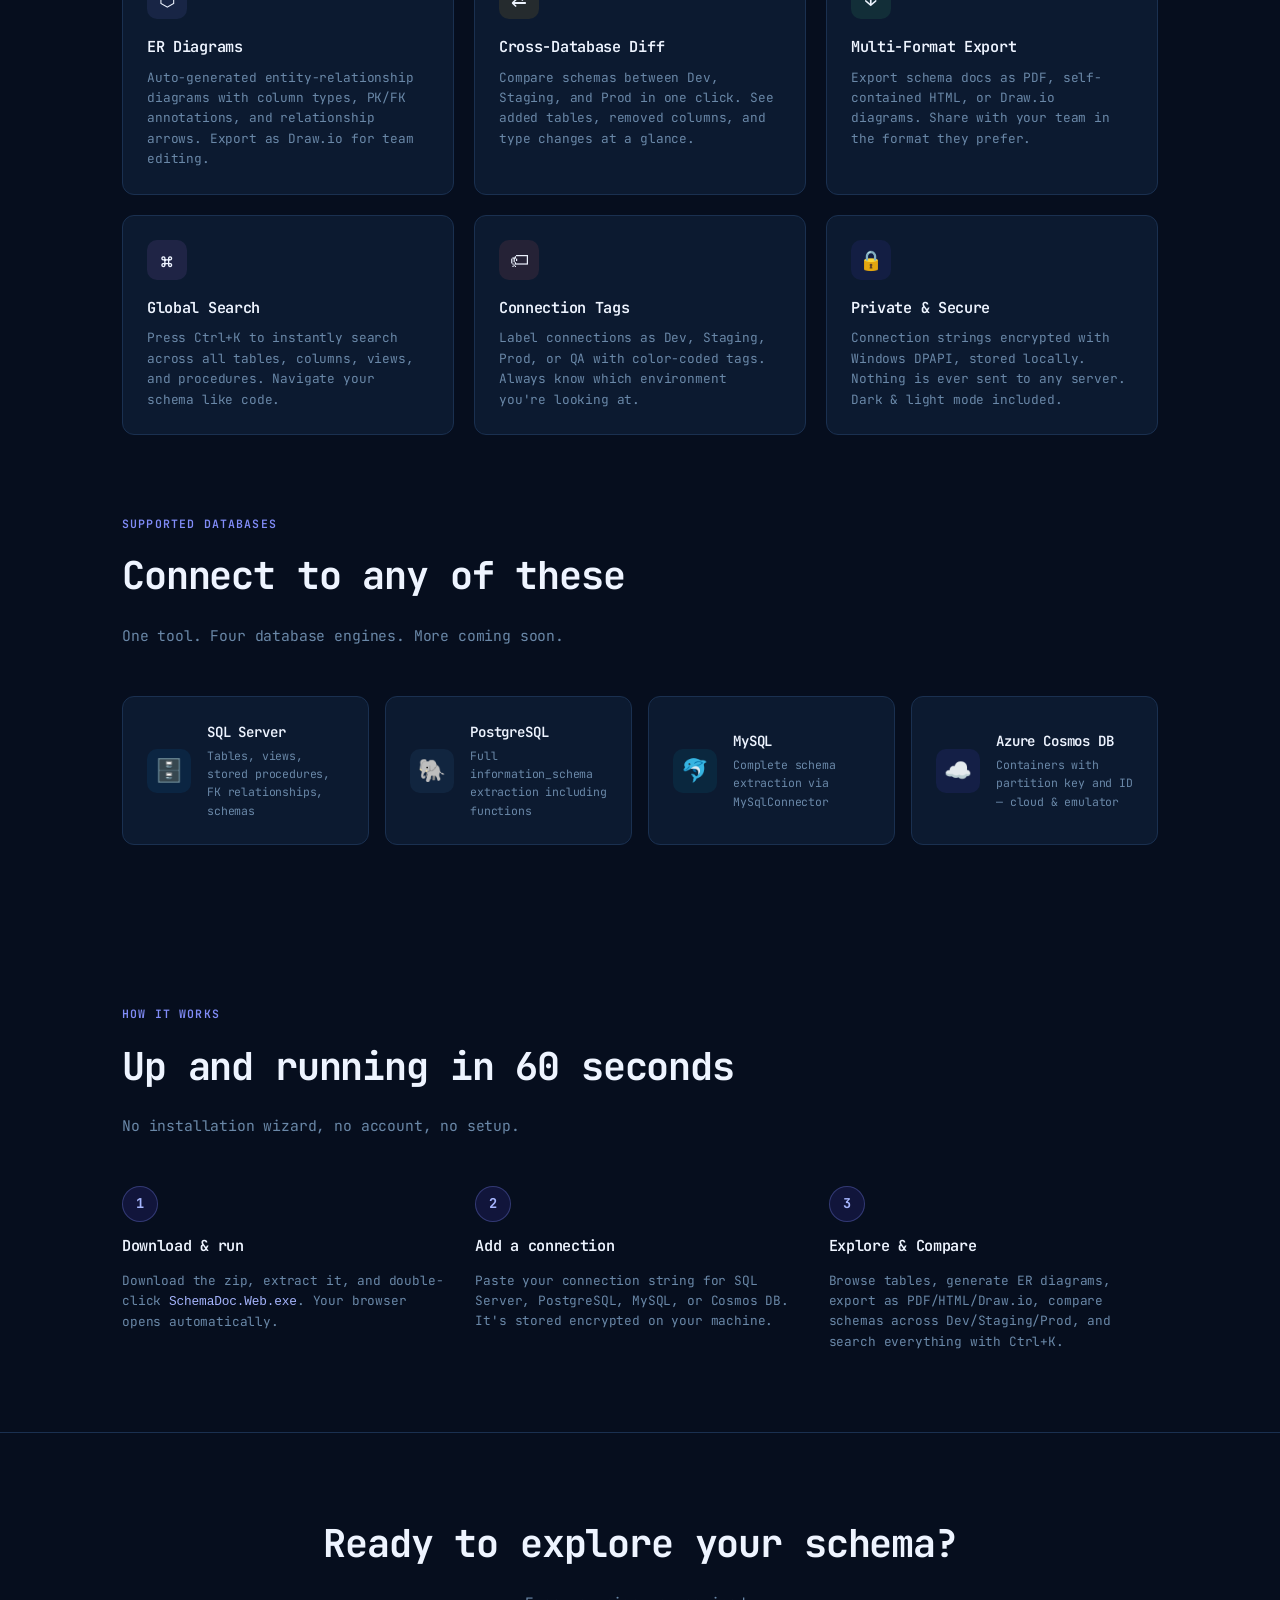
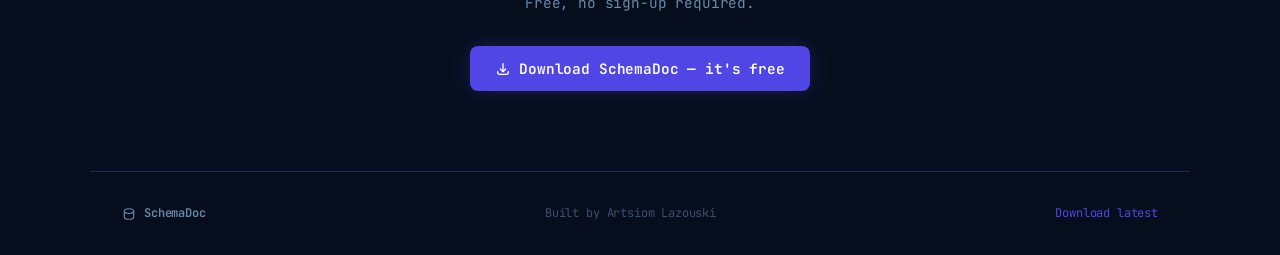
==== commit 8bb6394b: "Update landing page with v1.0.6 features Updated feature cards: Cross-Database Diff, Multi-Format Ex" ====
--- a/docs/index.html
+++ b/docs/index.html
@@ -5,6 +5,7 @@
   <meta name="viewport" content="width=device-width, initial-scale=1.0" />
   <title>SchemaDoc — Explore your database schema</title>
   <meta name="description" content="A lightweight desktop tool to explore, visualise, and document SQL Server, PostgreSQL, MySQL, and Azure Cosmos DB schemas." />
+  <link rel="icon" type="image/svg+xml" href="data:image/svg+xml,<svg xmlns='http://www.w3.org/2000/svg' viewBox='0 0 24 24' fill='none' stroke='%23818cf8' stroke-width='2' stroke-linecap='round' stroke-linejoin='round'><path d='M4 7v10c0 2.21 3.582 4 8 4s8-1.79 8-4V7M4 7c0 2.21 3.582 4 8 4s8-1.79 8-4M4 7c0-2.21 3.582-4 8-4s8 1.79 8 4'/></svg>" />
 
   <link rel="preconnect" href="https://fonts.googleapis.com" />
   <link rel="preconnect" href="https://fonts.gstatic.com" crossorigin />
@@ -662,32 +663,32 @@
     <div class="feature-card">
       <div class="feature-icon" style="background:rgba(129,140,248,0.1)">⬡</div>
       <h3>ER Diagrams</h3>
-      <p>Auto-generated entity-relationship diagrams with column types, PK/FK annotations, and relationship arrows labeled with column-to-column info.</p>
+      <p>Auto-generated entity-relationship diagrams with column types, PK/FK annotations, and relationship arrows. Export as Draw.io for team editing.</p>
+    </div>
+    <div class="feature-card">
+      <div class="feature-icon" style="background:rgba(251,191,36,0.1)">⇄</div>
+      <h3>Cross-Database Diff</h3>
+      <p>Compare schemas between Dev, Staging, and Prod in one click. See added tables, removed columns, and type changes at a glance.</p>
     </div>
     <div class="feature-card">
       <div class="feature-icon" style="background:rgba(74,222,128,0.1)">↓</div>
-      <h3>PDF Export</h3>
-      <p>Export your full schema documentation as a PDF — perfect for sharing with teammates or archiving snapshots of your database structure.</p>
+      <h3>Multi-Format Export</h3>
+      <p>Export schema docs as PDF, self-contained HTML, or Draw.io diagrams. Share with your team in the format they prefer.</p>
     </div>
     <div class="feature-card">
-      <div class="feature-icon" style="background:rgba(251,191,36,0.1)">⇄</div>
-      <h3>Schema Diff</h3>
-      <p>Compare two snapshots side by side. Instantly see which tables and columns were added, removed, or modified between versions.</p>
+      <div class="feature-icon" style="background:rgba(192,132,252,0.1)">⌘</div>
+      <h3>Global Search</h3>
+      <p>Press Ctrl+K to instantly search across all tables, columns, views, and procedures. Navigate your schema like code.</p>
     </div>
     <div class="feature-card">
-      <div class="feature-icon" style="background:rgba(192,132,252,0.1)">⚡</div>
-      <h3>Instant switching</h3>
-      <p>Keep multiple connections active simultaneously. Switch between databases in one click — schemas are cached locally for zero-latency switching.</p>
+      <div class="feature-icon" style="background:rgba(248,113,113,0.1)">🏷</div>
+      <h3>Connection Tags</h3>
+      <p>Label connections as Dev, Staging, Prod, or QA with color-coded tags. Always know which environment you're looking at.</p>
     </div>
     <div class="feature-card">
-      <div class="feature-icon" style="background:rgba(248,113,113,0.1)">🔒</div>
-      <h3>Encrypted storage</h3>
-      <p>Connection strings are encrypted with Windows DPAPI and stored locally. Nothing is ever sent to any server or third party.</p>
-    </div>
-    <div class="feature-card">
-      <div class="feature-icon" style="background:rgba(79,70,229,0.1)">◑</div>
-      <h3>Dark &amp; light mode</h3>
-      <p>Fully theme-aware UI with persistent preference. Diagrams re-render automatically when you switch modes.</p>
+      <div class="feature-icon" style="background:rgba(79,70,229,0.1)">🔒</div>
+      <h3>Private &amp; Secure</h3>
+      <p>Connection strings encrypted with Windows DPAPI, stored locally. Nothing is ever sent to any server. Dark &amp; light mode included.</p>
     </div>
   </div>
 </section>
@@ -751,8 +752,8 @@
     </div>
     <div class="step">
       <div class="step-num">3</div>
-      <h4>Explore</h4>
-      <p>Browse tables, view columns and row counts, generate ER diagrams, export PDFs, and compare schema versions.</p>
+      <h4>Explore &amp; Compare</h4>
+      <p>Browse tables, generate ER diagrams, export as PDF/HTML/Draw.io, compare schemas across Dev/Staging/Prod, and search everything with Ctrl+K.</p>
     </div>
   </div>
 </section>
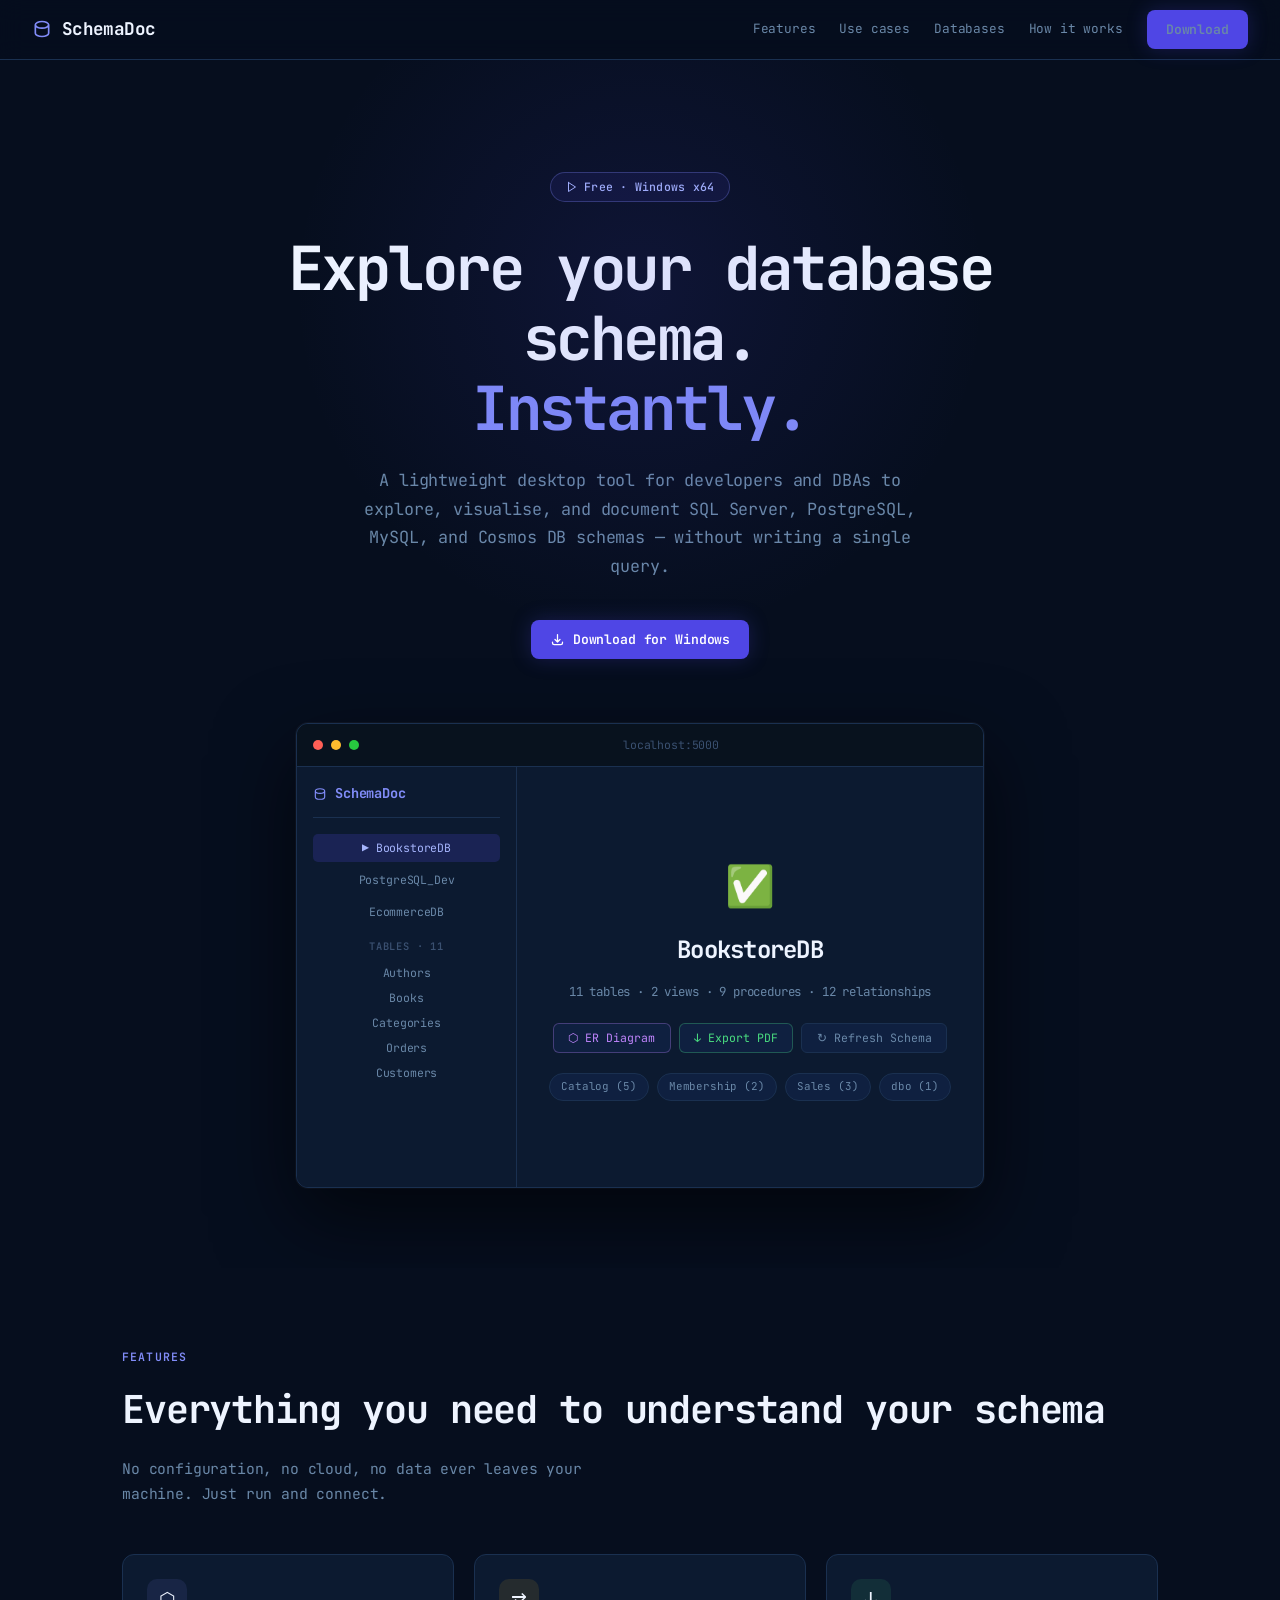
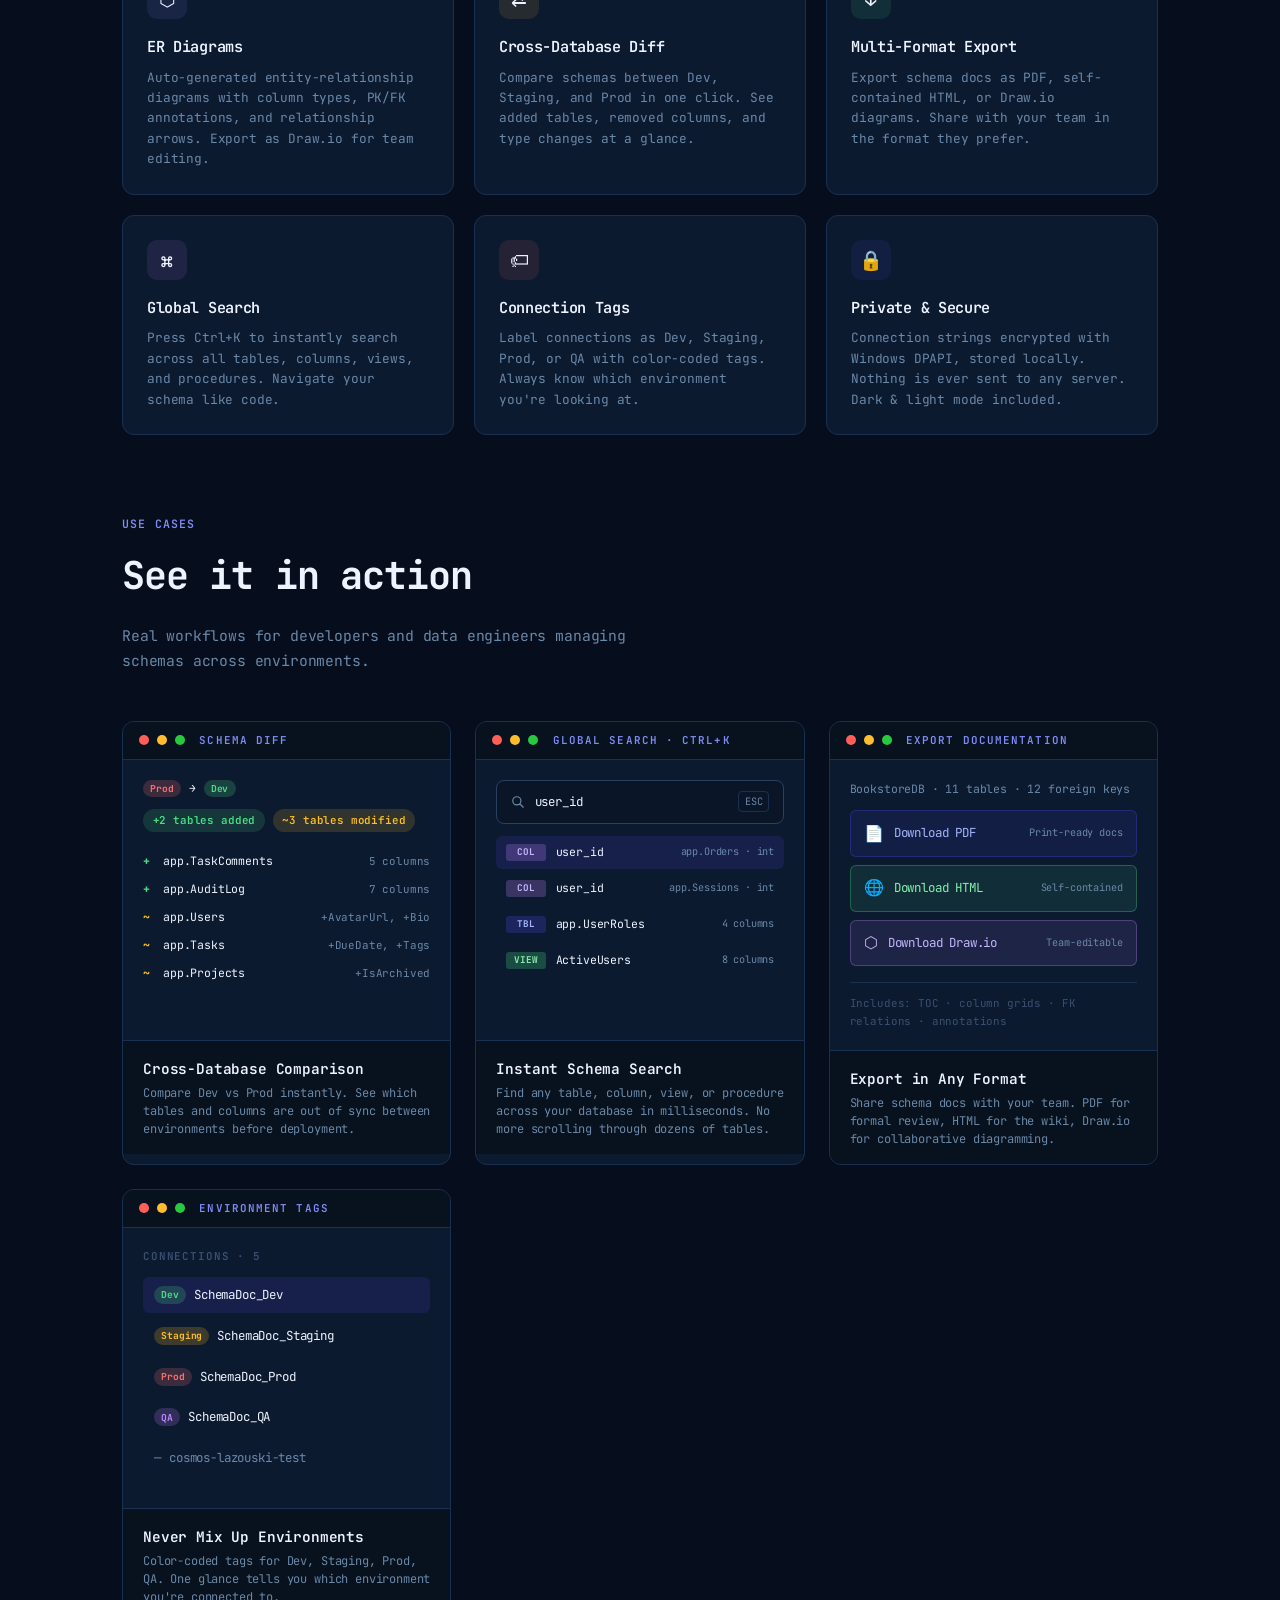
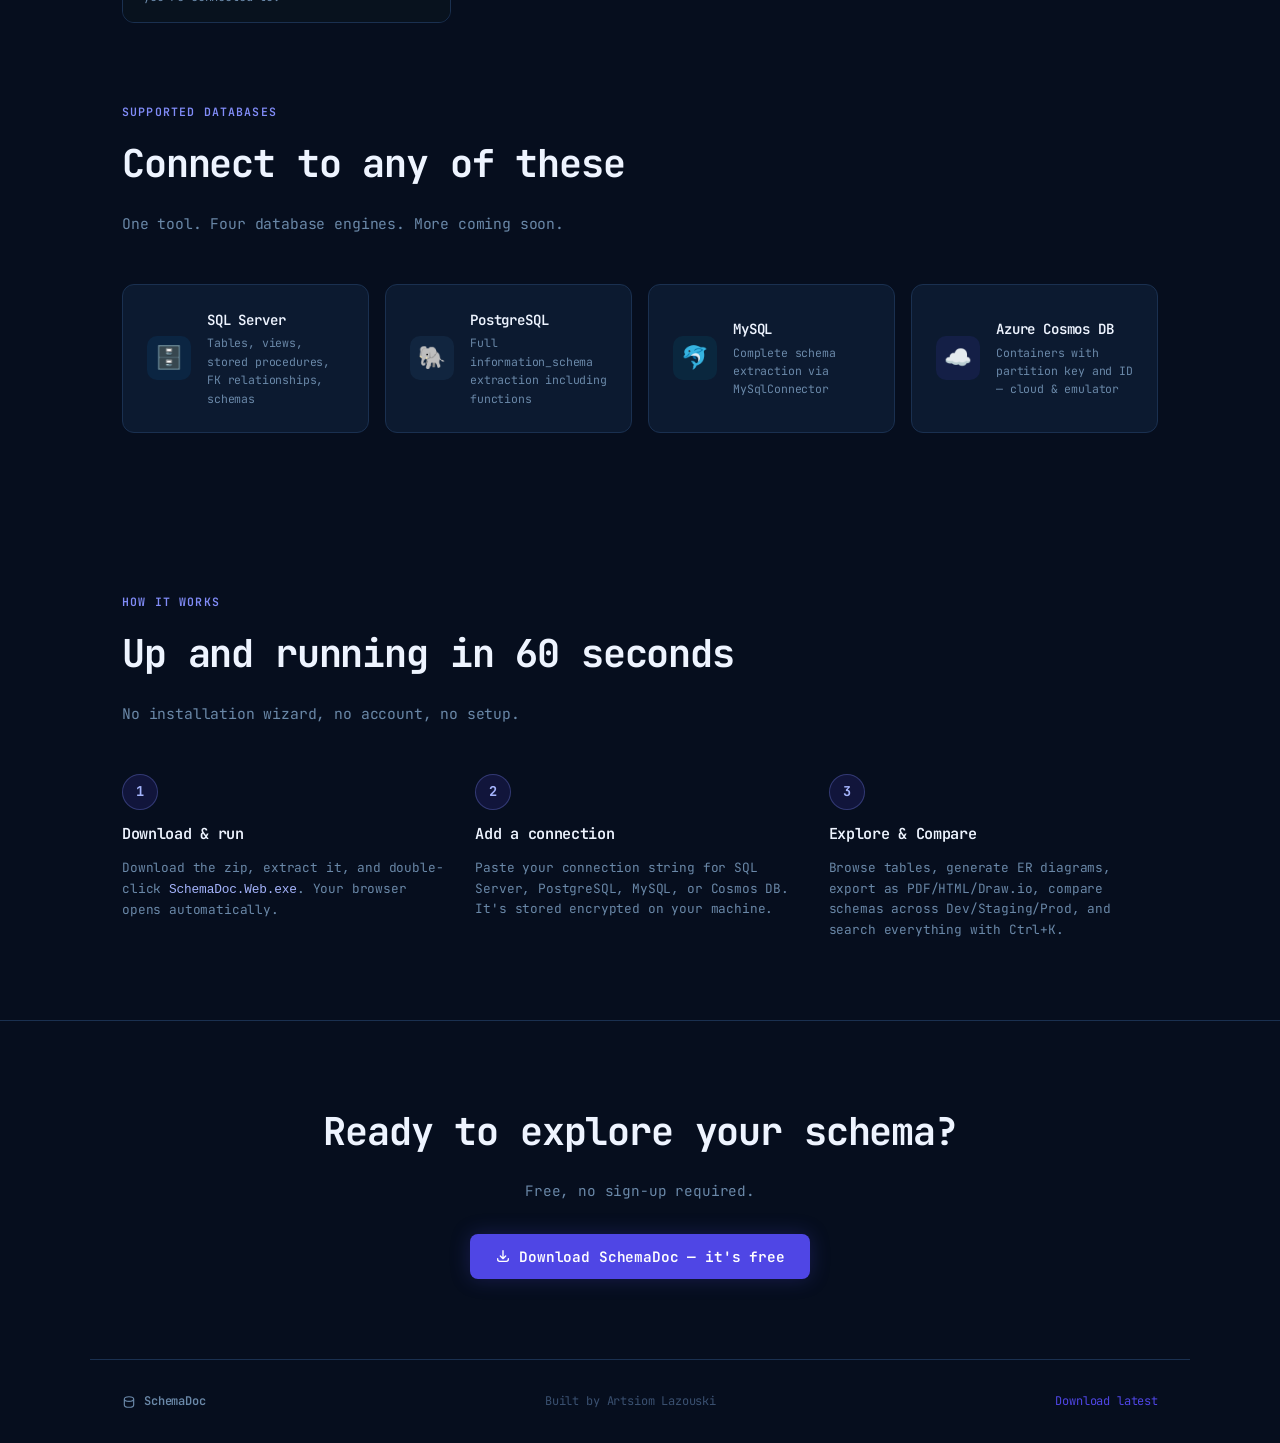
==== commit b709a25b: "Add Use Cases section to landing page with 4 visual mockups Showcases real workflows: - Cross-Databa" ====
--- a/docs/index.html
+++ b/docs/index.html
@@ -544,12 +544,178 @@
       color: var(--text-sub);
     }
 
+    /* ── Use case mockups ───────────────────────────────── */
+    .mockups {
+      display: grid;
+      grid-template-columns: repeat(auto-fit, minmax(300px, 1fr));
+      gap: 1.5rem;
+      margin-top: 2.5rem;
+    }
+
+    .mockup {
+      background: var(--bg-card);
+      border: 1px solid var(--border);
+      border-radius: 12px;
+      overflow: hidden;
+      transition: border-color 0.2s, transform 0.2s;
+    }
+    .mockup:hover { border-color: #2a4060; transform: translateY(-2px); }
+
+    .mockup-header {
+      padding: 0.6rem 1rem;
+      background: #08121e;
+      border-bottom: 1px solid var(--border);
+      display: flex;
+      align-items: center;
+      gap: 0.5rem;
+    }
+
+    .mockup-label {
+      font-size: 0.68rem;
+      color: #818cf8;
+      font-weight: 600;
+      letter-spacing: 0.1em;
+      text-transform: uppercase;
+    }
+
+    .mockup-body {
+      padding: 1.25rem;
+      font-size: 0.78rem;
+      color: var(--text);
+      min-height: 280px;
+    }
+
+    .mockup-caption {
+      padding: 1rem 1.25rem;
+      border-top: 1px solid var(--border);
+      background: #08121e;
+    }
+    .mockup-caption h4 {
+      font-size: 0.9rem;
+      color: var(--text);
+      margin-bottom: 0.25rem;
+      font-weight: 600;
+    }
+    .mockup-caption p {
+      font-size: 0.75rem;
+      color: var(--text-sub);
+      line-height: 1.5;
+    }
+
+    /* Diff mockup badges */
+    .diff-badges {
+      display: flex;
+      gap: 0.5rem;
+      flex-wrap: wrap;
+      margin-bottom: 1rem;
+    }
+    .diff-badge {
+      font-size: 0.68rem;
+      padding: 0.15rem 0.6rem;
+      border-radius: 999px;
+      font-weight: 600;
+    }
+    .badge-added    { background: rgba(74,222,128,0.15); color: #4ade80; }
+    .badge-removed  { background: rgba(248,113,113,0.15); color: #f87171; }
+    .badge-modified { background: rgba(251,191,36,0.15); color: #fbbf24; }
+
+    .diff-row {
+      display: flex;
+      align-items: center;
+      gap: 0.5rem;
+      padding: 0.3rem 0;
+      font-family: 'JetBrains Mono', monospace;
+      font-size: 0.72rem;
+    }
+    .diff-sign { font-weight: 700; width: 12px; flex-shrink: 0; }
+    .diff-sign.add { color: #4ade80; }
+    .diff-sign.rem { color: #f87171; }
+    .diff-sign.mod { color: #fbbf24; }
+    .diff-col { color: var(--text); }
+    .diff-note { color: var(--text-sub); font-size: 0.68rem; margin-left: auto; }
+
+    /* Search mockup */
+    .search-box {
+      border: 1px solid #2a4060;
+      border-radius: 8px;
+      padding: 0.65rem 0.85rem;
+      background: #0a1628;
+      display: flex;
+      align-items: center;
+      gap: 0.6rem;
+      margin-bottom: 0.75rem;
+    }
+    .search-box input { background: transparent; border: none; color: var(--text); outline: none; flex: 1; font-family: inherit; font-size: 0.8rem; }
+    .kbd-hint { font-size: 0.64rem; border: 1px solid var(--border); padding: 0.1rem 0.35rem; border-radius: 4px; color: var(--text-sub); }
+    .search-result {
+      display: flex;
+      align-items: center;
+      gap: 0.6rem;
+      padding: 0.45rem 0.6rem;
+      border-radius: 6px;
+      font-size: 0.72rem;
+      margin-bottom: 0.2rem;
+    }
+    .search-result.active { background: rgba(79,70,229,0.15); }
+    .search-type {
+      font-size: 0.58rem;
+      padding: 0.08rem 0.4rem;
+      border-radius: 3px;
+      font-weight: 700;
+      min-width: 40px;
+      text-align: center;
+    }
+    .type-table  { background: rgba(79,70,229,0.25); color: #a5b4fc; }
+    .type-column { background: rgba(192,132,252,0.25); color: #c4b5fd; }
+    .type-view   { background: rgba(74,222,128,0.25); color: #86efac; }
+    .search-sub { color: var(--text-sub); font-size: 0.64rem; margin-left: auto; }
+
+    /* Export mockup */
+    .export-btn {
+      display: flex;
+      align-items: center;
+      gap: 0.6rem;
+      padding: 0.6rem 0.85rem;
+      border-radius: 6px;
+      margin-bottom: 0.5rem;
+      border: 1px solid var(--border);
+      font-size: 0.78rem;
+    }
+    .export-btn.pdf      { background: rgba(79,70,229,0.1); color: #a5b4fc; border-color: rgba(79,70,229,0.3); }
+    .export-btn.html     { background: rgba(74,222,128,0.1); color: #86efac; border-color: rgba(74,222,128,0.3); }
+    .export-btn.drawio   { background: rgba(192,132,252,0.1); color: #c4b5fd; border-color: rgba(192,132,252,0.3); }
+    .export-icon { font-size: 1rem; }
+    .export-info { font-size: 0.64rem; color: var(--text-sub); margin-left: auto; }
+
+    /* Tags mockup */
+    .tag-conn {
+      display: flex;
+      align-items: center;
+      gap: 0.5rem;
+      padding: 0.5rem 0.7rem;
+      border-radius: 6px;
+      margin-bottom: 0.3rem;
+      font-size: 0.78rem;
+    }
+    .tag-conn.active { background: rgba(79,70,229,0.15); }
+    .env-tag {
+      font-size: 0.6rem;
+      padding: 0.08rem 0.45rem;
+      border-radius: 999px;
+      font-weight: 700;
+    }
+    .env-dev     { background: rgba(74,222,128,0.2); color: #4ade80; }
+    .env-staging { background: rgba(251,191,36,0.2); color: #fbbf24; }
+    .env-prod    { background: rgba(248,113,113,0.2); color: #f87171; }
+    .env-qa      { background: rgba(192,132,252,0.2); color: #c084fc; }
+
     /* ── Responsive ──────────────────────────────────────── */
     @media (max-width: 640px) {
       .preview-body { flex-direction: column; height: auto; }
       .preview-sidebar { width: 100%; border-right: none; border-bottom: 1px solid var(--border); height: 160px; overflow: hidden; }
       .nav-links .hide-mobile { display: none; }
       footer { flex-direction: column; text-align: center; }
+      .mockups { grid-template-columns: 1fr; }
     }
   </style>
 </head>
@@ -566,6 +732,7 @@
   </div>
   <div class="nav-links">
     <a href="#features" class="hide-mobile">Features</a>
+    <a href="#use-cases" class="hide-mobile">Use cases</a>
     <a href="#databases" class="hide-mobile">Databases</a>
     <a href="#how-it-works" class="hide-mobile">How it works</a>
     <a href="https://github.com/LazouskiArtsiom/SchemaDoc/releases/latest/download/SchemaDoc-win-x64.zip" class="btn btn-primary">
@@ -693,6 +860,184 @@
   </div>
 </section>
 
+<!-- ── Use Cases ──────────────────────────────────────────────── -->
+<section id="use-cases" style="padding-top:0">
+  <div class="section-label">Use cases</div>
+  <h2 class="section-title">See it in action</h2>
+  <p class="section-sub">
+    Real workflows for developers and data engineers managing schemas across environments.
+  </p>
+
+  <div class="mockups">
+
+    <!-- Mockup 1: Cross-Database Diff -->
+    <div class="mockup">
+      <div class="mockup-header">
+        <div class="preview-dot dot-red"></div>
+        <div class="preview-dot dot-yellow"></div>
+        <div class="preview-dot dot-green"></div>
+        <div class="mockup-label" style="margin-left:0.4rem">Schema Diff</div>
+      </div>
+      <div class="mockup-body">
+        <div style="display:flex;align-items:center;gap:0.5rem;margin-bottom:0.75rem;font-size:0.7rem;color:var(--text-sub)">
+          <span class="env-tag env-prod">Prod</span>
+          <span style="color:var(--text)">→</span>
+          <span class="env-tag env-dev">Dev</span>
+        </div>
+        <div class="diff-badges">
+          <span class="diff-badge badge-added">+2 tables added</span>
+          <span class="diff-badge badge-modified">~3 tables modified</span>
+        </div>
+        <div class="diff-row">
+          <span class="diff-sign add">+</span>
+          <span class="diff-col">app.TaskComments</span>
+          <span class="diff-note">5 columns</span>
+        </div>
+        <div class="diff-row">
+          <span class="diff-sign add">+</span>
+          <span class="diff-col">app.AuditLog</span>
+          <span class="diff-note">7 columns</span>
+        </div>
+        <div class="diff-row">
+          <span class="diff-sign mod">~</span>
+          <span class="diff-col">app.Users</span>
+          <span class="diff-note">+AvatarUrl, +Bio</span>
+        </div>
+        <div class="diff-row">
+          <span class="diff-sign mod">~</span>
+          <span class="diff-col">app.Tasks</span>
+          <span class="diff-note">+DueDate, +Tags</span>
+        </div>
+        <div class="diff-row">
+          <span class="diff-sign mod">~</span>
+          <span class="diff-col">app.Projects</span>
+          <span class="diff-note">+IsArchived</span>
+        </div>
+      </div>
+      <div class="mockup-caption">
+        <h4>Cross-Database Comparison</h4>
+        <p>Compare Dev vs Prod instantly. See which tables and columns are out of sync between environments before deployment.</p>
+      </div>
+    </div>
+
+    <!-- Mockup 2: Global Search -->
+    <div class="mockup">
+      <div class="mockup-header">
+        <div class="preview-dot dot-red"></div>
+        <div class="preview-dot dot-yellow"></div>
+        <div class="preview-dot dot-green"></div>
+        <div class="mockup-label" style="margin-left:0.4rem">Global Search · Ctrl+K</div>
+      </div>
+      <div class="mockup-body">
+        <div class="search-box">
+          <svg width="14" height="14" fill="none" stroke="#6a88a8" viewBox="0 0 24 24">
+            <path stroke-linecap="round" stroke-linejoin="round" stroke-width="2" d="M21 21l-6-6m2-5a7 7 0 11-14 0 7 7 0 0114 0z"/>
+          </svg>
+          <span style="color:var(--text);flex:1">user_id</span>
+          <span class="kbd-hint">ESC</span>
+        </div>
+        <div class="search-result active">
+          <span class="search-type type-column">COL</span>
+          <span style="color:var(--text)">user_id</span>
+          <span class="search-sub">app.Orders · int</span>
+        </div>
+        <div class="search-result">
+          <span class="search-type type-column">COL</span>
+          <span style="color:var(--text)">user_id</span>
+          <span class="search-sub">app.Sessions · int</span>
+        </div>
+        <div class="search-result">
+          <span class="search-type type-table">TBL</span>
+          <span style="color:var(--text)">app.UserRoles</span>
+          <span class="search-sub">4 columns</span>
+        </div>
+        <div class="search-result">
+          <span class="search-type type-view">VIEW</span>
+          <span style="color:var(--text)">ActiveUsers</span>
+          <span class="search-sub">8 columns</span>
+        </div>
+      </div>
+      <div class="mockup-caption">
+        <h4>Instant Schema Search</h4>
+        <p>Find any table, column, view, or procedure across your database in milliseconds. No more scrolling through dozens of tables.</p>
+      </div>
+    </div>
+
+    <!-- Mockup 3: Multi-Format Export -->
+    <div class="mockup">
+      <div class="mockup-header">
+        <div class="preview-dot dot-red"></div>
+        <div class="preview-dot dot-yellow"></div>
+        <div class="preview-dot dot-green"></div>
+        <div class="mockup-label" style="margin-left:0.4rem">Export Documentation</div>
+      </div>
+      <div class="mockup-body">
+        <div style="font-size:0.72rem;color:var(--text-sub);margin-bottom:0.75rem">BookstoreDB · 11 tables · 12 foreign keys</div>
+        <div class="export-btn pdf">
+          <span class="export-icon">📄</span>
+          <span>Download PDF</span>
+          <span class="export-info">Print-ready docs</span>
+        </div>
+        <div class="export-btn html">
+          <span class="export-icon">🌐</span>
+          <span>Download HTML</span>
+          <span class="export-info">Self-contained</span>
+        </div>
+        <div class="export-btn drawio">
+          <span class="export-icon">⬡</span>
+          <span>Download Draw.io</span>
+          <span class="export-info">Team-editable</span>
+        </div>
+        <div style="margin-top:1rem;padding-top:0.75rem;border-top:1px solid var(--border);font-size:0.68rem;color:var(--text-muted)">
+          Includes: TOC · column grids · FK relations · annotations
+        </div>
+      </div>
+      <div class="mockup-caption">
+        <h4>Export in Any Format</h4>
+        <p>Share schema docs with your team. PDF for formal review, HTML for the wiki, Draw.io for collaborative diagramming.</p>
+      </div>
+    </div>
+
+    <!-- Mockup 4: Connection Tags -->
+    <div class="mockup">
+      <div class="mockup-header">
+        <div class="preview-dot dot-red"></div>
+        <div class="preview-dot dot-yellow"></div>
+        <div class="preview-dot dot-green"></div>
+        <div class="mockup-label" style="margin-left:0.4rem">Environment Tags</div>
+      </div>
+      <div class="mockup-body">
+        <div style="font-size:0.68rem;color:var(--text-muted);letter-spacing:0.08em;margin-bottom:0.75rem;font-weight:600">CONNECTIONS · 5</div>
+        <div class="tag-conn active">
+          <span class="env-tag env-dev">Dev</span>
+          <span>SchemaDoc_Dev</span>
+        </div>
+        <div class="tag-conn">
+          <span class="env-tag env-staging">Staging</span>
+          <span>SchemaDoc_Staging</span>
+        </div>
+        <div class="tag-conn">
+          <span class="env-tag env-prod">Prod</span>
+          <span>SchemaDoc_Prod</span>
+        </div>
+        <div class="tag-conn">
+          <span class="env-tag env-qa">QA</span>
+          <span>SchemaDoc_QA</span>
+        </div>
+        <div class="tag-conn">
+          <span style="color:var(--text-sub)">—</span>
+          <span style="color:var(--text-sub)">cosmos-lazouski-test</span>
+        </div>
+      </div>
+      <div class="mockup-caption">
+        <h4>Never Mix Up Environments</h4>
+        <p>Color-coded tags for Dev, Staging, Prod, QA. One glance tells you which environment you're connected to.</p>
+      </div>
+    </div>
+
+  </div>
+</section>
+
 <!-- ── Databases ─────────────────────────────────────────────── -->
 <section id="databases" style="padding-top:0">
   <div class="section-label">Supported databases</div>
